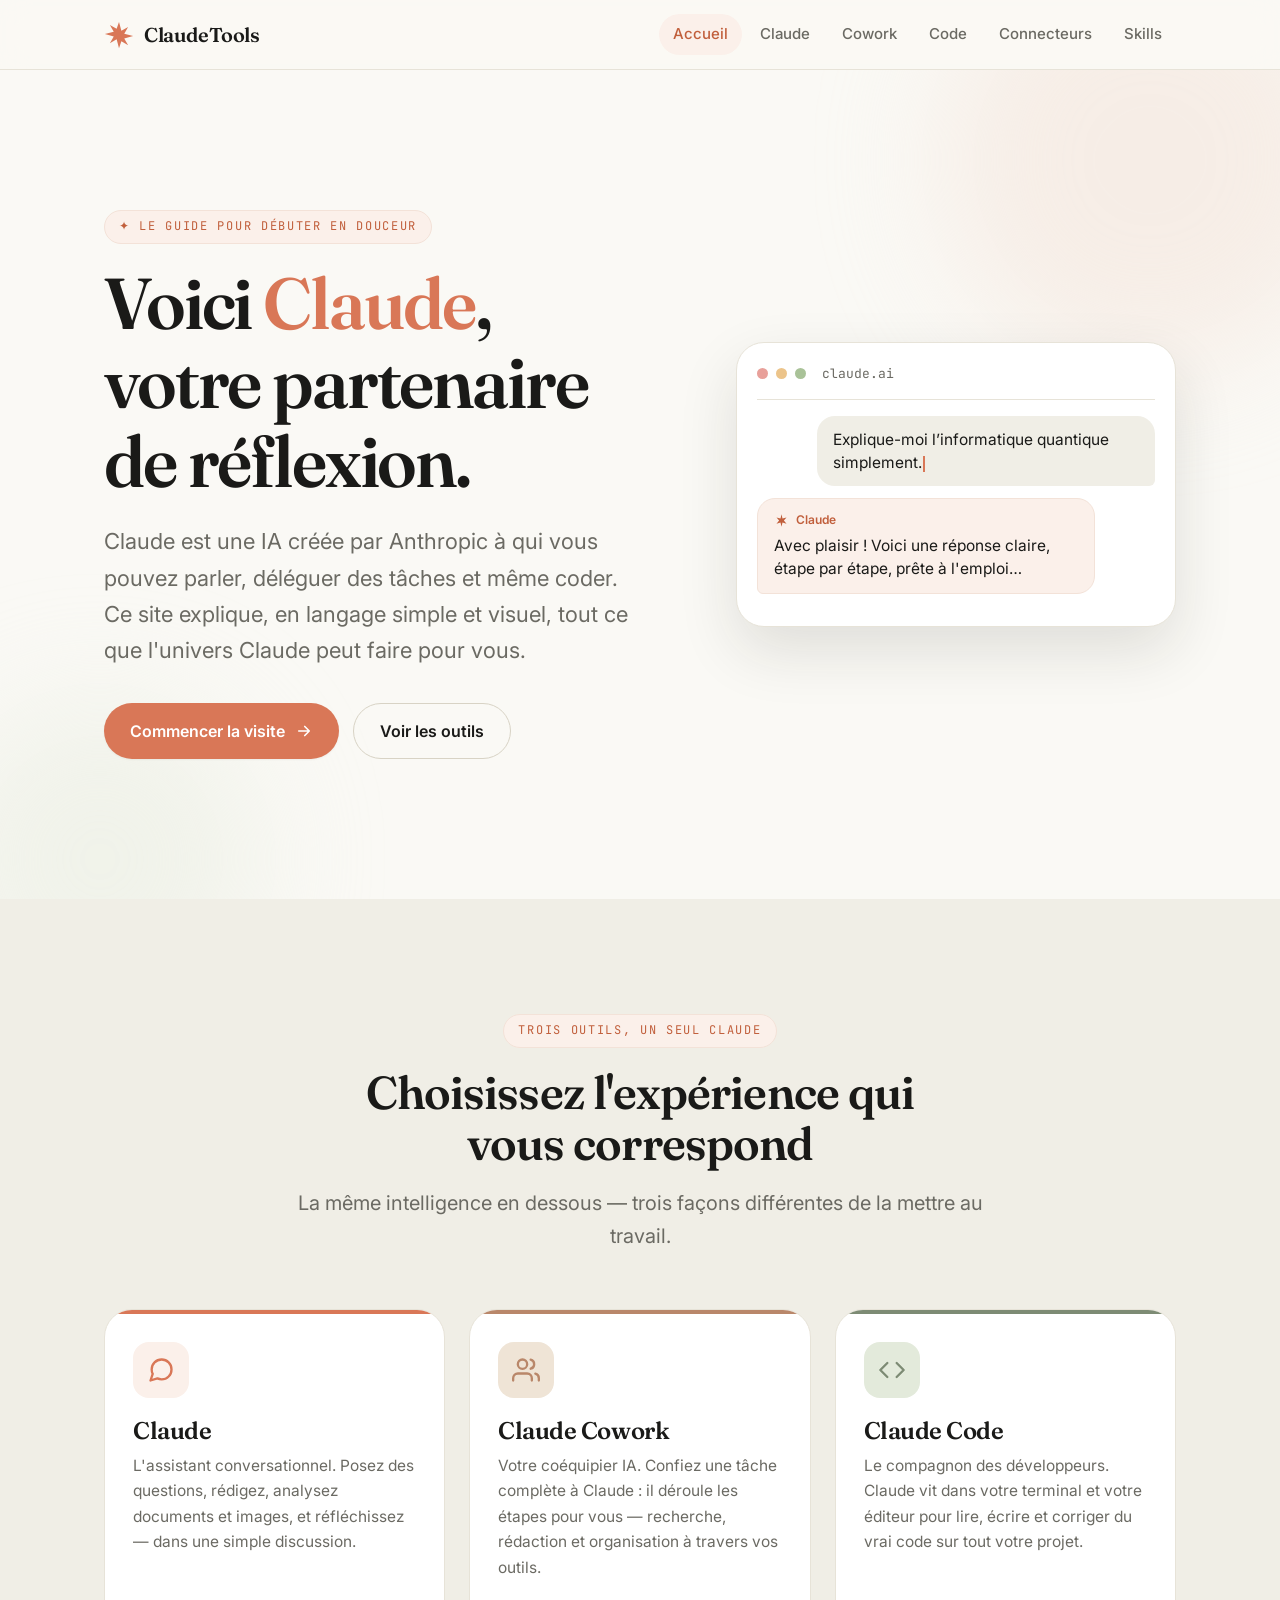
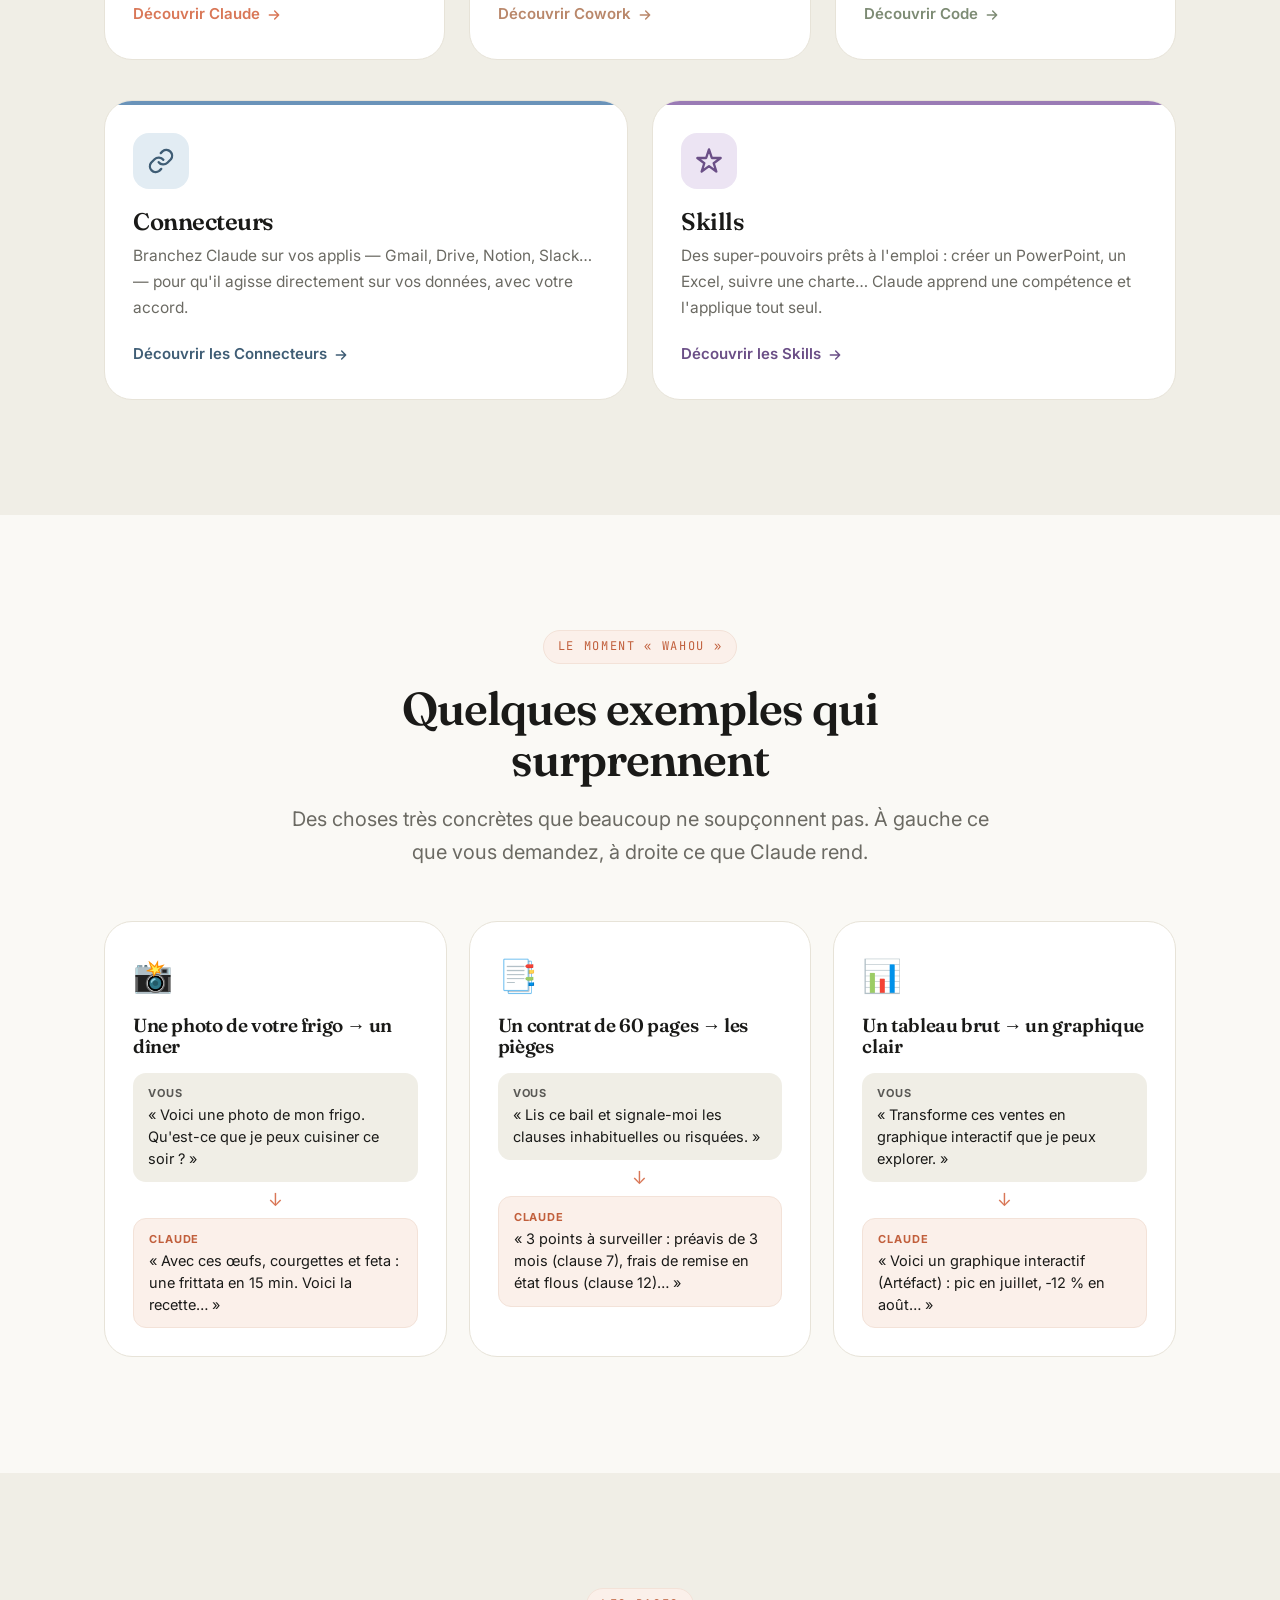
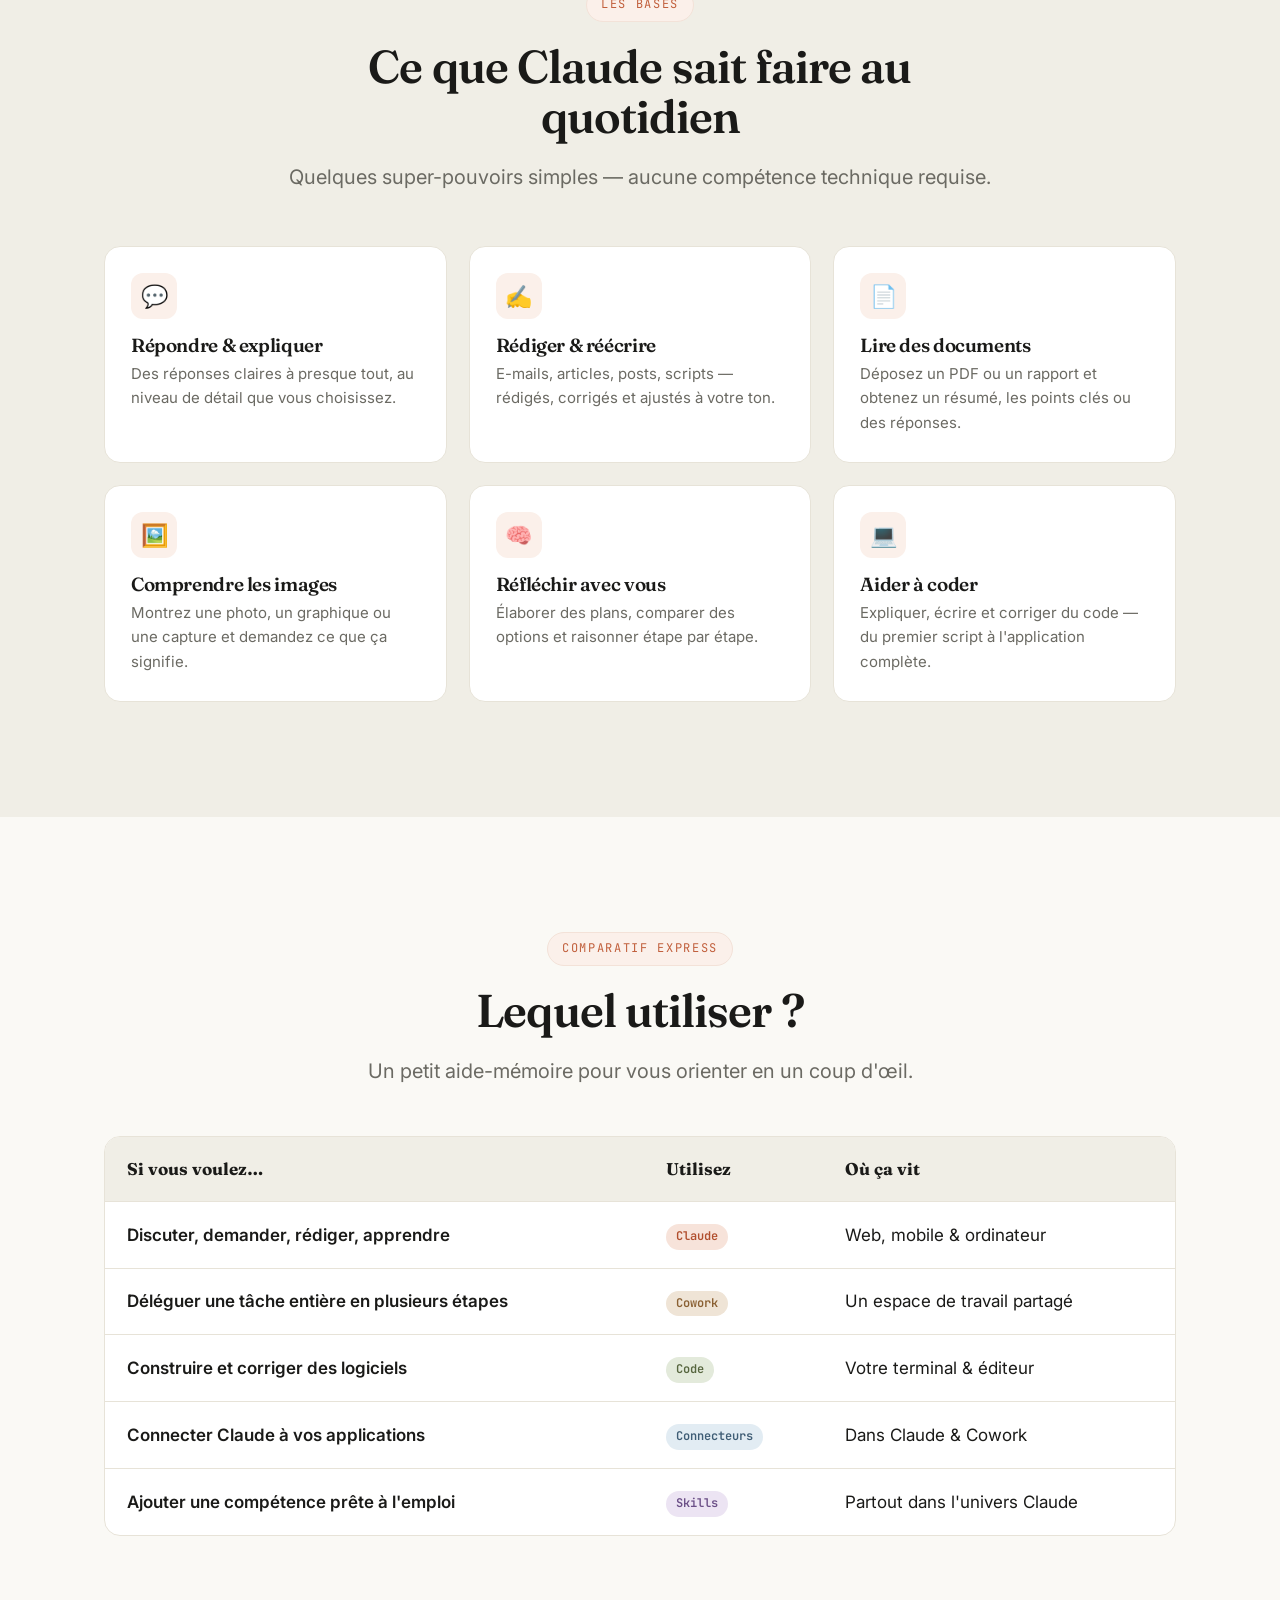
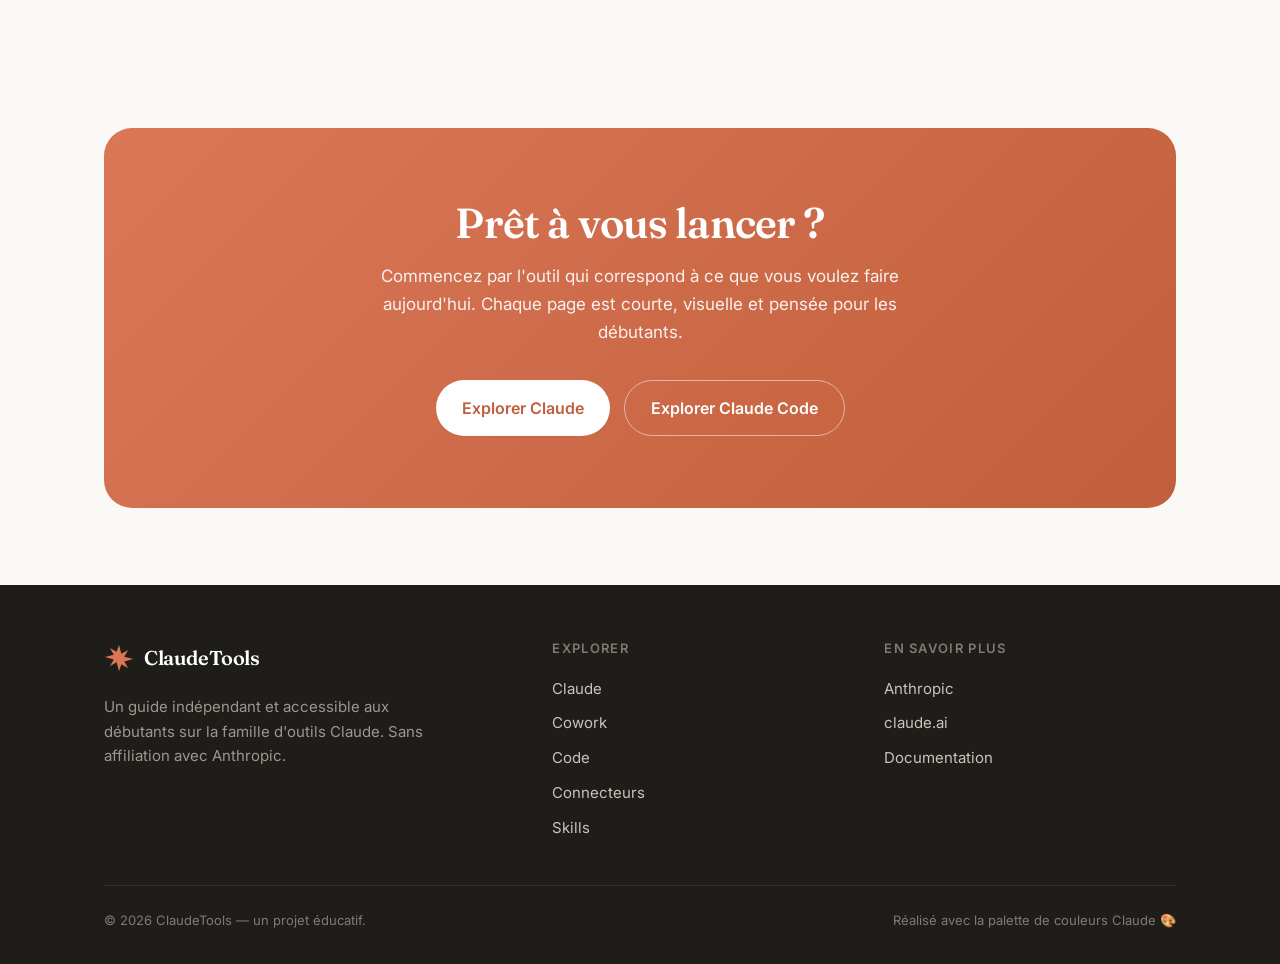
==== index.html @ e09c67a1 "First Upload" ====
<!DOCTYPE html>
<html lang="fr">
<head>
  <meta charset="UTF-8" />
  <meta name="viewport" content="width=device-width, initial-scale=1.0" />
  <title>ClaudeTools — Découvrez Claude, Cowork, Code, Connecteurs & Skills</title>
  <meta name="description" content="Un guide visuel et pour débutants de l'univers Claude : l'assistant, Cowork, Code, les Connecteurs et les Skills." />
  <link rel="preconnect" href="https://fonts.googleapis.com" />
  <link rel="preconnect" href="https://fonts.gstatic.com" crossorigin />
  <link href="https://fonts.googleapis.com/css2?family=Fraunces:opsz,wght@9..144,500;9..144,600;9..144,700&family=Inter:wght@400;500;600;700&family=JetBrains+Mono:wght@400;500&display=swap" rel="stylesheet" />
  <link rel="stylesheet" href="assets/css/style.css" />
  <link rel="icon" href="data:image/svg+xml,%3Csvg xmlns='http://www.w3.org/2000/svg' viewBox='0 0 24 24' fill='%23d97757'%3E%3Cpath d='M12 2l1.6 6.8L20 7l-4.2 5L20 17l-6.4-1.8L12 22l-1.6-6.8L4 17l4.2-5L4 7l6.4 1.8z'/%3E%3C/svg%3E" />
</head>
<body>

  <!-- ===== En-tête ===== -->
  <header class="site-header">
    <div class="container nav-inner">
      <a class="brand" href="index.html">
        <span class="brand-mark">
          <svg viewBox="0 0 24 24" fill="currentColor" aria-hidden="true"><path d="M12 1.5l1.9 7.1 5.4-3.1-3.1 5.4 7.1 1.9-7.1 1.9 3.1 5.4-5.4-3.1L12 22.5l-1.9-7.1-5.4 3.1 3.1-5.4-7.1-1.9 7.1-1.9-3.1-5.4 5.4 3.1z"/></svg>
        </span>
        ClaudeTools
      </a>
      <nav class="main-nav" id="mainNav">
        <a href="index.html">Accueil</a>
        <a href="claude.html">Claude</a>
        <a href="cowork.html">Cowork</a>
        <a href="code.html">Code</a>
        <a href="connectors.html">Connecteurs</a>
        <a href="skills.html">Skills</a>
      </nav>
      <button class="nav-toggle" id="navToggle" aria-label="Ouvrir le menu">☰</button>
    </div>
  </header>

  <main>
    <!-- ===== Hero ===== -->
    <section class="hero">
      <span class="blob blob--1"></span>
      <span class="blob blob--2"></span>
      <div class="container hero-grid">
        <div class="reveal in">
          <span class="eyebrow">✦ Le guide pour débuter en douceur</span>
          <h1>Voici <span class="accent">Claude</span>, votre partenaire de réflexion.</h1>
          <p class="hero-lede">Claude est une IA créée par Anthropic à qui vous pouvez parler, déléguer des tâches et même coder. Ce site explique, en langage simple et visuel, tout ce que l'univers Claude peut faire pour vous.</p>
          <div class="hero-actions">
            <a class="btn btn--primary" href="claude.html">Commencer la visite
              <svg viewBox="0 0 24 24" fill="none" stroke="currentColor" stroke-width="2.2" stroke-linecap="round" stroke-linejoin="round"><path d="M5 12h14M13 6l6 6-6 6"/></svg>
            </a>
            <a class="btn btn--ghost" href="#produits">Voir les outils</a>
          </div>
        </div>

        <!-- Démo de chat -->
        <div class="chat-demo reveal in" data-delay="1" aria-hidden="true">
          <div class="chat-topbar">
            <span class="chat-dot"></span><span class="chat-dot"></span><span class="chat-dot"></span>
            <span class="chat-title">claude.ai</span>
          </div>
          <div class="bubble bubble--user" id="userBubble">
            <span id="typeTarget" data-phrases='["Explique-moi l’informatique quantique simplement.","Planifie 3 jours à Lisbonne.","Résume ce rapport de 40 pages.","Aide-moi à corriger mon script Python."]'></span><span class="typing-cursor"></span>
          </div>
          <div class="bubble bubble--ai">
            <span class="who">
              <svg viewBox="0 0 24 24" fill="currentColor"><path d="M12 2l1.6 6.8L20 7l-4.2 5L20 17l-6.4-1.8L12 22l-1.6-6.8L4 17l4.2-5L4 7l6.4 1.8z"/></svg>
              Claude
            </span>
            Avec plaisir ! Voici une réponse claire, étape par étape, prête à l'emploi…
          </div>
        </div>
      </div>
    </section>

    <!-- ===== Produits ===== -->
    <section class="section section--alt" id="produits">
      <div class="container">
        <div class="center reveal">
          <span class="eyebrow">Trois outils, un seul Claude</span>
          <h2 class="section-title">Choisissez l'expérience qui vous correspond</h2>
          <p class="section-lede">La même intelligence en dessous — trois façons différentes de la mettre au travail.</p>
        </div>

        <div class="product-grid">
          <!-- Claude -->
          <a class="product-card reveal" href="claude.html" style="--card-accent:var(--claude);--card-tint:#fbf0ea;">
            <div class="product-icon">
              <svg viewBox="0 0 24 24" fill="none" stroke="currentColor" stroke-width="2" stroke-linecap="round" stroke-linejoin="round"><path d="M21 11.5a8.38 8.38 0 0 1-8.5 8.5 8.5 8.5 0 0 1-3.6-.8L3 21l1.9-5.7A8.38 8.38 0 0 1 4 11.5 8.5 8.5 0 0 1 12.5 3 8.38 8.38 0 0 1 21 11.5z"/></svg>
            </div>
            <h3>Claude</h3>
            <p>L'assistant conversationnel. Posez des questions, rédigez, analysez documents et images, et réfléchissez — dans une simple discussion.</p>
            <span class="card-link">Découvrir Claude
              <svg viewBox="0 0 24 24" fill="none" stroke="currentColor" stroke-width="2.2" stroke-linecap="round" stroke-linejoin="round"><path d="M5 12h14M13 6l6 6-6 6"/></svg>
            </span>
          </a>

          <!-- Cowork -->
          <a class="product-card reveal" data-delay="1" href="cowork.html" style="--card-accent:var(--cowork);--card-tint:#efe4d6;">
            <div class="product-icon">
              <svg viewBox="0 0 24 24" fill="none" stroke="currentColor" stroke-width="2" stroke-linecap="round" stroke-linejoin="round"><path d="M17 21v-2a4 4 0 0 0-4-4H5a4 4 0 0 0-4 4v2"/><circle cx="9" cy="7" r="4"/><path d="M23 21v-2a4 4 0 0 0-3-3.87M16 3.13a4 4 0 0 1 0 7.75"/></svg>
            </div>
            <h3>Claude Cowork</h3>
            <p>Votre coéquipier IA. Confiez une tâche complète à Claude : il déroule les étapes pour vous — recherche, rédaction et organisation à travers vos outils.</p>
            <span class="card-link">Découvrir Cowork
              <svg viewBox="0 0 24 24" fill="none" stroke="currentColor" stroke-width="2.2" stroke-linecap="round" stroke-linejoin="round"><path d="M5 12h14M13 6l6 6-6 6"/></svg>
            </span>
          </a>

          <!-- Code -->
          <a class="product-card reveal" data-delay="2" href="code.html" style="--card-accent:var(--code);--card-tint:#e3eadb;">
            <div class="product-icon">
              <svg viewBox="0 0 24 24" fill="none" stroke="currentColor" stroke-width="2" stroke-linecap="round" stroke-linejoin="round"><polyline points="16 18 22 12 16 6"/><polyline points="8 6 2 12 8 18"/></svg>
            </div>
            <h3>Claude Code</h3>
            <p>Le compagnon des développeurs. Claude vit dans votre terminal et votre éditeur pour lire, écrire et corriger du vrai code sur tout votre projet.</p>
            <span class="card-link">Découvrir Code
              <svg viewBox="0 0 24 24" fill="none" stroke="currentColor" stroke-width="2.2" stroke-linecap="round" stroke-linejoin="round"><path d="M5 12h14M13 6l6 6-6 6"/></svg>
            </span>
          </a>
        </div>

        <!-- Et aussi : Connecteurs + Skills -->
        <div class="duo-grid">
          <a class="product-card reveal" href="connectors.html" style="--card-accent:#6a93b9;--card-tint:#e2ecf3;">
            <div class="product-icon" style="background:#e2ecf3;color:#3f5d75;">
              <svg viewBox="0 0 24 24" fill="none" stroke="currentColor" stroke-width="2" stroke-linecap="round" stroke-linejoin="round"><path d="M10 13a5 5 0 0 0 7.5.5l3-3a5 5 0 0 0-7-7l-1.7 1.7"/><path d="M14 11a5 5 0 0 0-7.5-.5l-3 3a5 5 0 0 0 7 7l1.7-1.7"/></svg>
            </div>
            <h3>Connecteurs</h3>
            <p>Branchez Claude sur vos applis — Gmail, Drive, Notion, Slack… — pour qu'il agisse directement sur vos données, avec votre accord.</p>
            <span class="card-link" style="color:#3f5d75;">Découvrir les Connecteurs
              <svg viewBox="0 0 24 24" fill="none" stroke="currentColor" stroke-width="2.2" stroke-linecap="round" stroke-linejoin="round"><path d="M5 12h14M13 6l6 6-6 6"/></svg>
            </span>
          </a>

          <a class="product-card reveal" data-delay="1" href="skills.html" style="--card-accent:#9a7bb5;--card-tint:#ece4f3;">
            <div class="product-icon" style="background:#ece4f3;color:#6b4f87;">
              <svg viewBox="0 0 24 24" fill="none" stroke="currentColor" stroke-width="2" stroke-linecap="round" stroke-linejoin="round"><path d="M12 2l2.4 7.4H22l-6 4.5 2.3 7.1-6.3-4.6L5.7 21l2.3-7.1-6-4.5h7.6z"/></svg>
            </div>
            <h3>Skills</h3>
            <p>Des super-pouvoirs prêts à l'emploi : créer un PowerPoint, un Excel, suivre une charte… Claude apprend une compétence et l'applique tout seul.</p>
            <span class="card-link" style="color:#6b4f87;">Découvrir les Skills
              <svg viewBox="0 0 24 24" fill="none" stroke="currentColor" stroke-width="2.2" stroke-linecap="round" stroke-linejoin="round"><path d="M5 12h14M13 6l6 6-6 6"/></svg>
            </span>
          </a>
        </div>
      </div>
    </section>

    <!-- ===== Le moment wahou ===== -->
    <section class="section">
      <div class="container">
        <div class="center reveal">
          <span class="eyebrow">Le moment « wahou »</span>
          <h2 class="section-title">Quelques exemples qui surprennent</h2>
          <p class="section-lede">Des choses très concrètes que beaucoup ne soupçonnent pas. À gauche ce que vous demandez, à droite ce que Claude rend.</p>
        </div>
        <div class="wow-grid">
          <div class="wow-card reveal">
            <div class="wow-emoji">📸</div>
            <h3>Une photo de votre frigo → un dîner</h3>
            <div class="wow-io">
              <div class="wow-in"><b>Vous</b>« Voici une photo de mon frigo. Qu'est-ce que je peux cuisiner ce soir ? »</div>
              <div class="wow-arrow">↓</div>
              <div class="wow-out"><b>Claude</b>« Avec ces œufs, courgettes et feta : une frittata en 15 min. Voici la recette… »</div>
            </div>
          </div>

          <div class="wow-card reveal" data-delay="1">
            <div class="wow-emoji">📑</div>
            <h3>Un contrat de 60 pages → les pièges</h3>
            <div class="wow-io">
              <div class="wow-in"><b>Vous</b>« Lis ce bail et signale-moi les clauses inhabituelles ou risquées. »</div>
              <div class="wow-arrow">↓</div>
              <div class="wow-out"><b>Claude</b>« 3 points à surveiller : préavis de 3 mois (clause 7), frais de remise en état flous (clause 12)… »</div>
            </div>
          </div>

          <div class="wow-card reveal" data-delay="2">
            <div class="wow-emoji">📊</div>
            <h3>Un tableau brut → un graphique clair</h3>
            <div class="wow-io">
              <div class="wow-in"><b>Vous</b>« Transforme ces ventes en graphique interactif que je peux explorer. »</div>
              <div class="wow-arrow">↓</div>
              <div class="wow-out"><b>Claude</b>« Voici un graphique interactif (Artéfact) : pic en juillet, ‑12 % en août… »</div>
            </div>
          </div>
        </div>
      </div>
    </section>

    <!-- ===== Ce que Claude sait faire ===== -->
    <section class="section section--alt">
      <div class="container">
        <div class="center reveal">
          <span class="eyebrow">Les bases</span>
          <h2 class="section-title">Ce que Claude sait faire au quotidien</h2>
          <p class="section-lede">Quelques super-pouvoirs simples — aucune compétence technique requise.</p>
        </div>
        <div class="feature-grid">
          <div class="feature reveal">
            <div class="feature-ico">💬</div>
            <h3>Répondre & expliquer</h3>
            <p>Des réponses claires à presque tout, au niveau de détail que vous choisissez.</p>
          </div>
          <div class="feature reveal" data-delay="1">
            <div class="feature-ico">✍️</div>
            <h3>Rédiger & réécrire</h3>
            <p>E-mails, articles, posts, scripts — rédigés, corrigés et ajustés à votre ton.</p>
          </div>
          <div class="feature reveal" data-delay="2">
            <div class="feature-ico">📄</div>
            <h3>Lire des documents</h3>
            <p>Déposez un PDF ou un rapport et obtenez un résumé, les points clés ou des réponses.</p>
          </div>
          <div class="feature reveal">
            <div class="feature-ico">🖼️</div>
            <h3>Comprendre les images</h3>
            <p>Montrez une photo, un graphique ou une capture et demandez ce que ça signifie.</p>
          </div>
          <div class="feature reveal" data-delay="1">
            <div class="feature-ico">🧠</div>
            <h3>Réfléchir avec vous</h3>
            <p>Élaborer des plans, comparer des options et raisonner étape par étape.</p>
          </div>
          <div class="feature reveal" data-delay="2">
            <div class="feature-ico">💻</div>
            <h3>Aider à coder</h3>
            <p>Expliquer, écrire et corriger du code — du premier script à l'application complète.</p>
          </div>
        </div>
      </div>
    </section>

    <!-- ===== Comparatif ===== -->
    <section class="section">
      <div class="container">
        <div class="center reveal">
          <span class="eyebrow">Comparatif express</span>
          <h2 class="section-title">Lequel utiliser ?</h2>
          <p class="section-lede">Un petit aide-mémoire pour vous orienter en un coup d'œil.</p>
        </div>
        <div class="compare-wrap reveal">
          <table class="compare">
            <thead>
              <tr>
                <th>Si vous voulez…</th>
                <th>Utilisez</th>
                <th>Où ça vit</th>
              </tr>
            </thead>
            <tbody>
              <tr>
                <td>Discuter, demander, rédiger, apprendre</td>
                <td><span class="tag tag--claude">Claude</span></td>
                <td>Web, mobile & ordinateur</td>
              </tr>
              <tr>
                <td>Déléguer une tâche entière en plusieurs étapes</td>
                <td><span class="tag tag--cowork">Cowork</span></td>
                <td>Un espace de travail partagé</td>
              </tr>
              <tr>
                <td>Construire et corriger des logiciels</td>
                <td><span class="tag tag--code">Code</span></td>
                <td>Votre terminal & éditeur</td>
              </tr>
              <tr>
                <td>Connecter Claude à vos applications</td>
                <td><span class="tag" style="background:#e2ecf3;color:#3f5d75;">Connecteurs</span></td>
                <td>Dans Claude & Cowork</td>
              </tr>
              <tr>
                <td>Ajouter une compétence prête à l'emploi</td>
                <td><span class="tag" style="background:#ece4f3;color:#6b4f87;">Skills</span></td>
                <td>Partout dans l'univers Claude</td>
              </tr>
            </tbody>
          </table>
        </div>
      </div>
    </section>

    <!-- ===== CTA ===== -->
    <section class="section section--tight">
      <div class="container">
        <div class="cta-band reveal">
          <h2>Prêt à vous lancer ?</h2>
          <p>Commencez par l'outil qui correspond à ce que vous voulez faire aujourd'hui. Chaque page est courte, visuelle et pensée pour les débutants.</p>
          <div class="hero-actions" style="justify-content:center;">
            <a class="btn btn--primary" href="claude.html">Explorer Claude</a>
            <a class="btn btn--ghost" href="code.html">Explorer Claude Code</a>
          </div>
        </div>
      </div>
    </section>
  </main>

  <!-- ===== Pied de page ===== -->
  <footer class="site-footer">
    <div class="container">
      <div class="footer-grid">
        <div class="footer-brand">
          <span class="brand">
            <span class="brand-mark" style="animation:none;">
              <svg viewBox="0 0 24 24" fill="currentColor"><path d="M12 1.5l1.9 7.1 5.4-3.1-3.1 5.4 7.1 1.9-7.1 1.9 3.1 5.4-5.4-3.1L12 22.5l-1.9-7.1-5.4 3.1 3.1-5.4-7.1-1.9 7.1-1.9-3.1-5.4 5.4 3.1z"/></svg>
            </span>
            ClaudeTools
          </span>
          <p>Un guide indépendant et accessible aux débutants sur la famille d'outils Claude. Sans affiliation avec Anthropic.</p>
        </div>
        <div class="footer-col">
          <h4>Explorer</h4>
          <a href="claude.html">Claude</a>
          <a href="cowork.html">Cowork</a>
          <a href="code.html">Code</a>
          <a href="connectors.html">Connecteurs</a>
          <a href="skills.html">Skills</a>
        </div>
        <div class="footer-col">
          <h4>En savoir plus</h4>
          <a href="https://www.anthropic.com" target="_blank" rel="noopener">Anthropic</a>
          <a href="https://claude.ai" target="_blank" rel="noopener">claude.ai</a>
          <a href="https://docs.anthropic.com" target="_blank" rel="noopener">Documentation</a>
        </div>
      </div>
      <div class="footer-bottom">
        <span>© <span id="year">2026</span> ClaudeTools — un projet éducatif.</span>
        <span>Réalisé avec la palette de couleurs Claude 🎨</span>
      </div>
    </div>
  </footer>

  <script src="assets/js/script.js"></script>
</body>
</html>
---- assets/css/style.css ----
/* =========================================================
   ClaudeTools — Design System
   A warm, Claude-inspired theme. Visual-first, beginner-friendly.
   ========================================================= */

/* ---------- Design tokens ---------- */
:root {
  /* Surfaces */
  --bg: #faf9f5;
  --bg-alt: #f0eee6;
  --bg-deep: #1f1d1a;
  --surface: #ffffff;
  --surface-soft: #f7f4ec;

  /* Text */
  --text: #1a1a18;
  --text-muted: #6b6a63;
  --text-invert: #faf9f5;

  /* Brand — Claude clay/coral */
  --accent: #d97757;
  --accent-dark: #c15f3c;
  --accent-soft: #f3e2d8;
  --accent-tint: #fbf0ea;

  /* Secondary accents for product theming */
  --claude: #d97757;   /* coral */
  --cowork: #b9876a;   /* warm taupe-gold */
  --code: #7d8b74;     /* sage / terminal green-grey */

  /* Lines */
  --border: #e7e3d8;
  --border-strong: #d8d3c5;

  /* Shape */
  --radius: 16px;
  --radius-lg: 28px;
  --radius-sm: 10px;

  /* Shadow */
  --shadow-sm: 0 1px 2px rgba(31, 29, 26, 0.05);
  --shadow: 0 8px 30px rgba(31, 29, 26, 0.08);
  --shadow-lg: 0 24px 60px rgba(31, 29, 26, 0.12);

  /* Type */
  --font-display: "Fraunces", Georgia, "Times New Roman", serif;
  --font-body: "Inter", -apple-system, BlinkMacSystemFont, "Segoe UI", Roboto, sans-serif;
  --font-mono: "JetBrains Mono", "SFMono-Regular", Consolas, "Liberation Mono", monospace;

  /* Layout */
  --container: 1120px;
  --header-h: 70px;
}

/* ---------- Reset ---------- */
*,
*::before,
*::after { box-sizing: border-box; }

* { margin: 0; }

html {
  scroll-behavior: smooth;
  scroll-padding-top: calc(var(--header-h) + 20px);
  -webkit-text-size-adjust: 100%;
}

body {
  font-family: var(--font-body);
  background: var(--bg);
  color: var(--text);
  line-height: 1.65;
  font-size: 17px;
  -webkit-font-smoothing: antialiased;
  text-rendering: optimizeLegibility;
  overflow-x: hidden;
}

img,
svg { display: block; max-width: 100%; }

a { color: inherit; text-decoration: none; }

button { font-family: inherit; cursor: pointer; border: none; background: none; }

ul { list-style: none; padding: 0; }

h1, h2, h3, h4 {
  font-family: var(--font-display);
  font-weight: 600;
  line-height: 1.1;
  letter-spacing: -0.02em;
}

/* ---------- Layout helpers ---------- */
.container {
  width: 100%;
  max-width: var(--container);
  margin-inline: auto;
  padding-inline: 24px;
}

.section { padding-block: clamp(64px, 9vw, 120px); }
.section--tight { padding-block: clamp(48px, 6vw, 80px); }
.section--alt { background: var(--bg-alt); }
.section--deep { background: var(--bg-deep); color: var(--text-invert); }

.center { text-align: center; }

.eyebrow {
  display: inline-flex;
  align-items: center;
  gap: 8px;
  font-family: var(--font-mono);
  font-size: 12px;
  letter-spacing: 0.14em;
  text-transform: uppercase;
  color: var(--accent-dark);
  background: var(--accent-tint);
  border: 1px solid var(--accent-soft);
  padding: 6px 14px;
  border-radius: 100px;
  margin-bottom: 20px;
}

.section--deep .eyebrow {
  background: rgba(217, 119, 87, 0.14);
  border-color: rgba(217, 119, 87, 0.3);
  color: #f0b59c;
}

.section-title {
  font-size: clamp(30px, 4.5vw, 46px);
  max-width: 18ch;
}
.center .section-title { margin-inline: auto; }

.section-lede {
  color: var(--text-muted);
  font-size: clamp(17px, 2vw, 20px);
  max-width: 56ch;
  margin-top: 18px;
}
.center .section-lede { margin-inline: auto; }

.section--deep .section-lede { color: #cfccc2; }

/* ---------- Buttons ---------- */
.btn {
  display: inline-flex;
  align-items: center;
  gap: 10px;
  font-weight: 600;
  font-size: 16px;
  padding: 14px 26px;
  border-radius: 100px;
  transition: transform 0.18s ease, box-shadow 0.18s ease, background 0.18s ease;
  white-space: nowrap;
}
.btn svg { width: 18px; height: 18px; }

.btn--primary {
  background: var(--accent);
  color: #fff;
  box-shadow: var(--shadow-sm);
}
.btn--primary:hover {
  background: var(--accent-dark);
  transform: translateY(-2px);
  box-shadow: var(--shadow);
}

.btn--ghost {
  background: transparent;
  color: var(--text);
  border: 1.5px solid var(--border-strong);
}
.btn--ghost:hover { border-color: var(--text); transform: translateY(-2px); }

.section--deep .btn--ghost { color: var(--text-invert); border-color: rgba(255,255,255,0.25); }
.section--deep .btn--ghost:hover { border-color: #fff; }

/* ---------- Header / Nav ---------- */
.site-header {
  position: sticky;
  top: 0;
  z-index: 100;
  height: var(--header-h);
  background: rgba(250, 249, 245, 0.82);
  backdrop-filter: saturate(180%) blur(14px);
  border-bottom: 1px solid var(--border);
}

.nav-inner {
  height: 100%;
  display: flex;
  align-items: center;
  justify-content: space-between;
  gap: 24px;
}

.brand {
  display: inline-flex;
  align-items: center;
  gap: 10px;
  font-family: var(--font-display);
  font-weight: 600;
  font-size: 20px;
  letter-spacing: -0.02em;
}
.brand-mark {
  display: grid;
  place-items: center;
  width: 30px;
  height: 30px;
  color: var(--accent);
  animation: spin 18s linear infinite;
}
.brand-mark svg { width: 100%; height: 100%; }

@keyframes spin { to { transform: rotate(360deg); } }

.main-nav {
  display: flex;
  align-items: center;
  gap: 4px;
}
.main-nav a {
  position: relative;
  padding: 8px 14px;
  border-radius: 100px;
  font-weight: 500;
  font-size: 15px;
  color: var(--text-muted);
  transition: color 0.15s ease, background 0.15s ease;
}
.main-nav a:hover { color: var(--text); background: var(--bg-alt); }
.main-nav a.active { color: var(--accent-dark); background: var(--accent-tint); }

.nav-toggle {
  display: none;
  font-size: 22px;
  width: 42px;
  height: 42px;
  border-radius: 10px;
  color: var(--text);
}
.nav-toggle:hover { background: var(--bg-alt); }

/* ---------- Hero ---------- */
.hero {
  position: relative;
  padding-block: clamp(70px, 11vw, 140px);
  overflow: hidden;
}
.hero-grid {
  display: grid;
  grid-template-columns: 1.05fr 0.95fr;
  gap: 56px;
  align-items: center;
}
.hero h1 {
  font-size: clamp(40px, 6.5vw, 72px);
  letter-spacing: -0.03em;
}
.hero h1 .accent { color: var(--accent); }
.hero-lede {
  margin-top: 22px;
  font-size: clamp(18px, 2.2vw, 22px);
  color: var(--text-muted);
  max-width: 48ch;
}
.hero-actions {
  margin-top: 34px;
  display: flex;
  flex-wrap: wrap;
  gap: 14px;
}

/* floating background blobs */
.blob {
  position: absolute;
  border-radius: 50%;
  filter: blur(60px);
  opacity: 0.5;
  z-index: -1;
  pointer-events: none;
}
.blob--1 { width: 420px; height: 420px; background: var(--accent-soft); top: -120px; right: -80px; }
.blob--2 { width: 320px; height: 320px; background: #e7ecdf; bottom: -120px; left: -60px; }

/* ---------- Chat demo (hero visual) ---------- */
.chat-demo {
  background: var(--surface);
  border: 1px solid var(--border);
  border-radius: var(--radius-lg);
  box-shadow: var(--shadow-lg);
  padding: 20px;
  max-width: 440px;
  margin-left: auto;
}
.chat-topbar {
  display: flex;
  align-items: center;
  gap: 8px;
  padding-bottom: 14px;
  border-bottom: 1px solid var(--border);
  margin-bottom: 16px;
}
.chat-dot { width: 11px; height: 11px; border-radius: 50%; background: var(--border-strong); }
.chat-dot:nth-child(1) { background: #e8a09a; }
.chat-dot:nth-child(2) { background: #ecc48a; }
.chat-dot:nth-child(3) { background: #a9c298; }
.chat-title {
  margin-left: 8px;
  font-size: 13px;
  color: var(--text-muted);
  font-family: var(--font-mono);
}
.bubble {
  padding: 12px 16px;
  border-radius: 18px;
  margin-bottom: 12px;
  font-size: 15.5px;
  max-width: 85%;
  line-height: 1.5;
}
.bubble--user {
  background: var(--bg-alt);
  margin-left: auto;
  border-bottom-right-radius: 6px;
}
.bubble--ai {
  background: var(--accent-tint);
  border: 1px solid var(--accent-soft);
  border-bottom-left-radius: 6px;
}
.bubble--ai .who {
  display: flex;
  align-items: center;
  gap: 7px;
  font-size: 12px;
  font-weight: 600;
  color: var(--accent-dark);
  margin-bottom: 5px;
}
.bubble--ai .who svg { width: 15px; height: 15px; }
.typing-cursor {
  display: inline-block;
  width: 2px;
  height: 1.05em;
  background: var(--accent);
  margin-left: 1px;
  vertical-align: text-bottom;
  animation: blink 1s steps(1) infinite;
}
@keyframes blink { 50% { opacity: 0; } }

/* ---------- Product cards ---------- */
.product-grid {
  display: grid;
  grid-template-columns: repeat(3, 1fr);
  gap: 24px;
  margin-top: 56px;
}
.product-card {
  position: relative;
  display: flex;
  flex-direction: column;
  background: var(--surface);
  border: 1px solid var(--border);
  border-radius: var(--radius-lg);
  padding: 32px 28px;
  overflow: hidden;
  transition: transform 0.22s ease, box-shadow 0.22s ease, border-color 0.22s ease;
}
.product-card::before {
  content: "";
  position: absolute;
  inset: 0 0 auto 0;
  height: 4px;
  background: var(--card-accent, var(--accent));
}
.product-card:hover {
  transform: translateY(-6px);
  box-shadow: var(--shadow);
  border-color: var(--border-strong);
}
.product-icon {
  display: grid;
  place-items: center;
  width: 56px;
  height: 56px;
  border-radius: 16px;
  background: var(--card-tint, var(--accent-tint));
  color: var(--card-accent, var(--accent));
  margin-bottom: 20px;
}
.product-icon svg { width: 28px; height: 28px; }
.product-card h3 { font-size: 24px; margin-bottom: 8px; }
.product-card p { color: var(--text-muted); font-size: 15.5px; flex: 1; }
.product-card .card-link {
  display: inline-flex;
  align-items: center;
  gap: 6px;
  margin-top: 22px;
  font-weight: 600;
  color: var(--card-accent, var(--accent-dark));
  font-size: 15px;
}
.product-card .card-link svg { width: 16px; height: 16px; transition: transform 0.18s ease; }
.product-card:hover .card-link svg { transform: translateX(4px); }

/* ---------- Feature grid ---------- */
.feature-grid {
  display: grid;
  grid-template-columns: repeat(auto-fit, minmax(260px, 1fr));
  gap: 22px;
  margin-top: 52px;
}
.feature {
  background: var(--surface);
  border: 1px solid var(--border);
  border-radius: var(--radius);
  padding: 26px;
  transition: transform 0.2s ease, box-shadow 0.2s ease;
}
.feature:hover { transform: translateY(-4px); box-shadow: var(--shadow-sm); }
.feature-ico {
  display: grid;
  place-items: center;
  width: 46px;
  height: 46px;
  border-radius: 12px;
  background: var(--accent-tint);
  color: var(--accent-dark);
  margin-bottom: 16px;
  font-size: 22px;
}
.feature-ico svg { width: 24px; height: 24px; }
.feature h3 { font-size: 19px; margin-bottom: 6px; }
.feature p { color: var(--text-muted); font-size: 15px; }

/* ---------- Steps ---------- */
.steps {
  display: grid;
  grid-template-columns: repeat(auto-fit, minmax(220px, 1fr));
  gap: 24px;
  margin-top: 52px;
  counter-reset: step;
}
.step {
  position: relative;
  background: var(--surface);
  border: 1px solid var(--border);
  border-radius: var(--radius);
  padding: 30px 26px 26px;
}
.step::before {
  counter-increment: step;
  content: counter(step);
  position: absolute;
  top: -18px;
  left: 26px;
  width: 40px;
  height: 40px;
  display: grid;
  place-items: center;
  border-radius: 12px;
  background: var(--accent);
  color: #fff;
  font-family: var(--font-display);
  font-weight: 600;
  font-size: 19px;
  box-shadow: var(--shadow-sm);
}
.step h3 { font-size: 19px; margin: 10px 0 6px; }
.step p { color: var(--text-muted); font-size: 15px; }

/* ---------- Tabs ---------- */
.tabs { margin-top: 48px; }
.tab-list {
  display: flex;
  flex-wrap: wrap;
  gap: 8px;
  justify-content: center;
  margin-bottom: 32px;
}
.tab-btn {
  padding: 10px 20px;
  border-radius: 100px;
  font-weight: 600;
  font-size: 15px;
  color: var(--text-muted);
  border: 1.5px solid var(--border-strong);
  background: var(--surface);
  transition: all 0.16s ease;
}
.tab-btn:hover { color: var(--text); }
.tab-btn.active {
  background: var(--accent);
  color: #fff;
  border-color: var(--accent);
}
.tab-panel {
  display: none;
  animation: fadeUp 0.4s ease;
}
.tab-panel.active { display: block; }

.tab-card {
  display: grid;
  grid-template-columns: 1fr 1fr;
  gap: 40px;
  align-items: center;
  background: var(--surface);
  border: 1px solid var(--border);
  border-radius: var(--radius-lg);
  padding: 40px;
}
.tab-card h3 { font-size: 26px; margin-bottom: 12px; }
.tab-card p { color: var(--text-muted); margin-bottom: 18px; }
.tab-card ul.check li {
  position: relative;
  padding-left: 30px;
  margin-bottom: 12px;
  color: var(--text);
}
.tab-card ul.check li::before {
  content: "";
  position: absolute;
  left: 0;
  top: 3px;
  width: 20px;
  height: 20px;
  border-radius: 50%;
  background: var(--accent-tint) url("data:image/svg+xml,%3Csvg xmlns='http://www.w3.org/2000/svg' viewBox='0 0 24 24' fill='none' stroke='%23c15f3c' stroke-width='3' stroke-linecap='round' stroke-linejoin='round'%3E%3Cpolyline points='20 6 9 17 4 12'/%3E%3C/svg%3E") center/12px no-repeat;
}

/* visual panel inside tab */
.tab-visual {
  border-radius: var(--radius);
  padding: 28px;
  min-height: 240px;
  display: flex;
  flex-direction: column;
  justify-content: center;
  gap: 12px;
  background: var(--surface-soft);
  border: 1px solid var(--border);
}

/* ---------- Terminal mock (Code page) ---------- */
.terminal {
  background: #16140f;
  border-radius: var(--radius);
  box-shadow: var(--shadow-lg);
  overflow: hidden;
  font-family: var(--font-mono);
  font-size: 14px;
  border: 1px solid #2a2620;
}
.terminal-bar {
  display: flex;
  align-items: center;
  gap: 8px;
  padding: 12px 16px;
  background: #201d17;
  border-bottom: 1px solid #2a2620;
}
.terminal-bar .chat-title { color: #8a847a; }
.terminal-body {
  padding: 22px;
  color: #e8e2d6;
  line-height: 1.8;
  min-height: 260px;
}
.terminal-body .line { white-space: pre-wrap; word-break: break-word; }
.t-prompt { color: var(--accent); }
.t-cmd { color: #f3ecdd; }
.t-muted { color: #8a847a; }
.t-ok { color: #a9c298; }
.t-accent { color: #e7a07f; }
.terminal-cursor {
  display: inline-block;
  width: 9px;
  height: 1.05em;
  background: var(--accent);
  vertical-align: text-bottom;
  animation: blink 1.1s steps(1) infinite;
}

/* ---------- Comparison table ---------- */
.compare-wrap { margin-top: 48px; overflow-x: auto; }
.compare {
  width: 100%;
  border-collapse: separate;
  border-spacing: 0;
  min-width: 640px;
  background: var(--surface);
  border: 1px solid var(--border);
  border-radius: var(--radius);
  overflow: hidden;
}
.compare th, .compare td {
  padding: 18px 22px;
  text-align: left;
  border-bottom: 1px solid var(--border);
}
.compare thead th {
  background: var(--bg-alt);
  font-family: var(--font-display);
  font-size: 17px;
}
.compare tbody tr:last-child td { border-bottom: none; }
.compare td:first-child { font-weight: 600; }
.compare .tag {
  display: inline-block;
  padding: 3px 10px;
  border-radius: 100px;
  font-size: 12px;
  font-weight: 600;
  font-family: var(--font-mono);
}
.tag--claude { background: #f7e3da; color: #b14f2e; }
.tag--cowork { background: #efe4d6; color: #8a6033; }
.tag--code { background: #e3eadb; color: #57663f; }

/* ---------- FAQ accordion ---------- */
.faq { max-width: 760px; margin: 48px auto 0; }
.faq-item {
  border: 1px solid var(--border);
  border-radius: var(--radius);
  background: var(--surface);
  margin-bottom: 14px;
  overflow: hidden;
}
.faq-q {
  width: 100%;
  display: flex;
  align-items: center;
  justify-content: space-between;
  gap: 16px;
  padding: 20px 24px;
  text-align: left;
  font-family: var(--font-display);
  font-size: 18px;
  font-weight: 600;
  color: var(--text);
}
.faq-q .plus {
  flex-shrink: 0;
  width: 26px;
  height: 26px;
  position: relative;
  transition: transform 0.25s ease;
}
.faq-q .plus::before,
.faq-q .plus::after {
  content: "";
  position: absolute;
  inset: 0;
  margin: auto;
  background: var(--accent);
  border-radius: 2px;
}
.faq-q .plus::before { width: 14px; height: 2.5px; }
.faq-q .plus::after { width: 2.5px; height: 14px; }
.faq-item.open .plus { transform: rotate(135deg); }
.faq-a {
  max-height: 0;
  overflow: hidden;
  transition: max-height 0.3s ease;
}
.faq-a-inner { padding: 0 24px 22px; color: var(--text-muted); }

/* ---------- CTA band ---------- */
.cta-band {
  background: linear-gradient(135deg, var(--accent) 0%, var(--accent-dark) 100%);
  border-radius: var(--radius-lg);
  padding: clamp(40px, 6vw, 72px);
  text-align: center;
  color: #fff;
  position: relative;
  overflow: hidden;
}
.cta-band h2 { font-size: clamp(28px, 4vw, 42px); color: #fff; }
.cta-band p { margin: 16px auto 28px; max-width: 50ch; color: rgba(255,255,255,0.9); }
.cta-band .btn--primary { background: #fff; color: var(--accent-dark); }
.cta-band .btn--primary:hover { background: #fff; }
.cta-band .btn--ghost { color:#fff; border-color: rgba(255,255,255,0.5); }

/* ---------- Footer ---------- */
.site-footer {
  background: var(--bg-deep);
  color: #c9c4ba;
  padding-block: 56px 32px;
}
.footer-grid {
  display: grid;
  grid-template-columns: 1.4fr 1fr 1fr;
  gap: 40px;
  margin-bottom: 40px;
}
.footer-brand .brand { color: #fff; }
.footer-brand p { margin-top: 14px; max-width: 36ch; font-size: 15px; color: #9c978d; }
.footer-col h4 {
  font-family: var(--font-body);
  font-size: 13px;
  text-transform: uppercase;
  letter-spacing: 0.1em;
  color: #807b71;
  margin-bottom: 16px;
}
.footer-col a {
  display: block;
  padding: 5px 0;
  color: #c9c4ba;
  font-size: 15px;
  transition: color 0.15s ease;
}
.footer-col a:hover { color: var(--accent); }
.footer-bottom {
  border-top: 1px solid #322e28;
  padding-top: 24px;
  display: flex;
  flex-wrap: wrap;
  gap: 10px;
  justify-content: space-between;
  font-size: 13px;
  color: #807b71;
}

/* ---------- Reveal animation ---------- */
.reveal {
  opacity: 0;
  transform: translateY(28px);
  transition: opacity 0.7s ease, transform 0.7s ease;
}
.reveal.in { opacity: 1; transform: none; }
.reveal[data-delay="1"] { transition-delay: 0.08s; }
.reveal[data-delay="2"] { transition-delay: 0.16s; }
.reveal[data-delay="3"] { transition-delay: 0.24s; }

@keyframes fadeUp {
  from { opacity: 0; transform: translateY(12px); }
  to { opacity: 1; transform: none; }
}

/* ---------- Page hero (sub pages) ---------- */
.page-hero {
  padding-block: clamp(56px, 8vw, 96px) clamp(40px, 5vw, 64px);
  position: relative;
  overflow: hidden;
}
.page-hero .container { position: relative; z-index: 1; }
.page-hero h1 { font-size: clamp(36px, 6vw, 62px); max-width: 16ch; }
.page-hero .hero-lede { max-width: 54ch; }

/* small inline pill row */
.pill-row { display: flex; flex-wrap: wrap; gap: 10px; margin-top: 26px; }
.pill {
  display: inline-flex;
  align-items: center;
  gap: 8px;
  padding: 8px 16px;
  background: var(--surface);
  border: 1px solid var(--border);
  border-radius: 100px;
  font-size: 14px;
  font-weight: 500;
  box-shadow: var(--shadow-sm);
}
.pill span.dot { width: 8px; height: 8px; border-radius: 50%; background: var(--accent); }

/* ---------- Use-case showcase ---------- */
.showcase {
  display: grid;
  grid-template-columns: repeat(auto-fit, minmax(280px, 1fr));
  gap: 22px;
  margin-top: 52px;
}
.use-card {
  border-radius: var(--radius);
  padding: 30px;
  background: var(--surface);
  border: 1px solid var(--border);
  transition: transform 0.2s ease, box-shadow 0.2s ease;
}
.use-card:hover { transform: translateY(-4px); box-shadow: var(--shadow); }
.use-emoji { font-size: 34px; margin-bottom: 14px; }
.use-card h3 { font-size: 20px; margin-bottom: 8px; }
.use-card p { color: var(--text-muted); font-size: 15px; }

/* ---------- Responsive ---------- */
@media (max-width: 900px) {
  .hero-grid { grid-template-columns: 1fr; gap: 40px; }
  .chat-demo { margin-inline: auto; }
  .product-grid { grid-template-columns: 1fr; }
  .tab-card { grid-template-columns: 1fr; padding: 28px; }
  .footer-grid { grid-template-columns: 1fr 1fr; }
}

@media (max-width: 720px) {
  body { font-size: 16px; }
  .main-nav {
    position: fixed;
    top: var(--header-h);
    left: 0;
    right: 0;
    flex-direction: column;
    align-items: stretch;
    gap: 4px;
    background: var(--bg);
    border-bottom: 1px solid var(--border);
    padding: 16px 24px 24px;
    transform: translateY(-130%);
    transition: transform 0.3s ease;
    box-shadow: var(--shadow);
  }
  .main-nav.open { transform: translateY(0); }
  .main-nav a { padding: 12px 16px; font-size: 16px; }
  .nav-toggle { display: grid; place-items: center; }
  .footer-grid { grid-template-columns: 1fr; gap: 28px; }
}

@media (prefers-reduced-motion: reduce) {
  * { animation-duration: 0.001ms !important; animation-iteration-count: 1 !important; }
  .reveal { opacity: 1; transform: none; transition: none; }
  html { scroll-behavior: auto; }
}

/* =========================================================
   v2 additions — subnav, deep-dives, connectors, skills, wow
   ========================================================= */

/* ---------- In-page sub navigation ---------- */
.subnav {
  position: sticky;
  top: var(--header-h);
  z-index: 60;
  background: rgba(250, 249, 245, 0.92);
  backdrop-filter: saturate(180%) blur(12px);
  border-bottom: 1px solid var(--border);
}
.subnav-inner {
  display: flex;
  gap: 8px;
  overflow-x: auto;
  padding: 12px 0;
  scrollbar-width: none;
}
.subnav-inner::-webkit-scrollbar { display: none; }
.subnav a {
  white-space: nowrap;
  padding: 8px 16px;
  border-radius: 100px;
  font-size: 14px;
  font-weight: 600;
  color: var(--text-muted);
  border: 1px solid var(--border);
  background: var(--surface);
  transition: color 0.15s ease, border-color 0.15s ease, background 0.15s ease;
}
.subnav a:hover { color: var(--text); border-color: var(--border-strong); }

/* anchor offset so sticky bars don't cover headings */
.jump { scroll-margin-top: calc(var(--header-h) + 72px); }

/* ---------- Deep-dive split blocks ---------- */
.split {
  display: grid;
  grid-template-columns: 1fr 1fr;
  gap: clamp(32px, 5vw, 64px);
  align-items: center;
}
.split + .split { margin-top: clamp(56px, 8vw, 104px); }

.split-text .mini-eyebrow {
  display: inline-block;
  font-family: var(--font-mono);
  font-size: 12px;
  letter-spacing: 0.12em;
  text-transform: uppercase;
  color: var(--accent-dark);
  margin-bottom: 12px;
}
.split-text h3 { font-size: clamp(24px, 3.2vw, 34px); margin-bottom: 14px; }
.split-text p { color: var(--text-muted); margin-bottom: 18px; }

.split-media {
  border-radius: var(--radius-lg);
  background: var(--surface);
  border: 1px solid var(--border);
  box-shadow: var(--shadow);
  padding: 26px;
}
.split--reverse .split-media { order: -1; }

@media (max-width: 860px) {
  .split { grid-template-columns: 1fr; }
  .split--reverse .split-media,
  .split-media { order: -1; }
}

/* ---------- Small mock UI pieces ---------- */
.mock-window {
  border: 1px solid var(--border);
  border-radius: 14px;
  overflow: hidden;
  background: var(--surface);
}
.mock-bar {
  display: flex;
  align-items: center;
  gap: 7px;
  padding: 10px 14px;
  background: var(--bg-alt);
  border-bottom: 1px solid var(--border);
  font-size: 12px;
  font-family: var(--font-mono);
  color: var(--text-muted);
}
.mock-body { padding: 16px; }

.file-row {
  display: flex;
  align-items: center;
  gap: 10px;
  padding: 9px 12px;
  border-radius: 10px;
  background: var(--surface-soft);
  border: 1px solid var(--border);
  margin-bottom: 8px;
  font-size: 14px;
  font-weight: 500;
}
.file-row .ic { font-size: 17px; }

.research-step {
  display: flex;
  align-items: center;
  gap: 10px;
  padding: 7px 0;
  font-size: 14px;
  color: var(--text-muted);
}
.research-step .tick {
  flex-shrink: 0;
  width: 20px; height: 20px;
  border-radius: 50%;
  background: var(--accent-tint);
  display: grid; place-items: center;
  color: var(--accent-dark);
  font-size: 12px;
}
.progress-track { height: 8px; background: var(--bg-alt); border-radius: 100px; overflow: hidden; margin-top: 6px; }
.progress-fill { height: 100%; background: var(--accent); border-radius: 100px; }

/* effort meter */
.effort-row { display: flex; align-items: center; gap: 12px; margin-bottom: 12px; }
.effort-row .lbl { width: 70px; font-size: 13px; font-weight: 600; color: var(--text-muted); }
.effort-bars { display: flex; gap: 4px; }
.effort-bars i {
  width: 22px; height: 12px; border-radius: 3px; background: var(--bg-alt); display: inline-block;
}
.effort-bars i.on { background: var(--accent); }

/* ---------- Logo grid (connectors) ---------- */
.logo-grid {
  display: grid;
  grid-template-columns: repeat(auto-fill, minmax(118px, 1fr));
  gap: 14px;
  margin-top: 48px;
}
.logo-tile {
  display: flex;
  flex-direction: column;
  align-items: center;
  gap: 11px;
  padding: 24px 14px;
  background: var(--surface);
  border: 1px solid var(--border);
  border-radius: var(--radius);
  transition: transform 0.2s ease, box-shadow 0.2s ease;
}
.logo-tile:hover { transform: translateY(-4px); box-shadow: var(--shadow); }
.logo-mark {
  width: 46px; height: 46px;
  border-radius: 13px;
  display: grid; place-items: center;
  font-size: 23px;
}
.logo-tile span { font-size: 13px; font-weight: 600; color: var(--text-muted); text-align: center; }

/* ---------- Wow input → output cards ---------- */
.wow-grid {
  display: grid;
  grid-template-columns: repeat(auto-fit, minmax(290px, 1fr));
  gap: 22px;
  margin-top: 52px;
}
.wow-card {
  background: var(--surface);
  border: 1px solid var(--border);
  border-radius: var(--radius-lg);
  padding: 28px;
  transition: transform 0.2s ease, box-shadow 0.2s ease;
}
.wow-card:hover { transform: translateY(-5px); box-shadow: var(--shadow); }
.wow-emoji { font-size: 32px; margin-bottom: 12px; }
.wow-card h3 { font-size: 19px; margin-bottom: 16px; }
.wow-io { display: flex; flex-direction: column; gap: 9px; }
.wow-in, .wow-out {
  border-radius: 13px;
  padding: 12px 15px;
  font-size: 14.5px;
  line-height: 1.5;
}
.wow-in { background: var(--bg-alt); }
.wow-out { background: var(--accent-tint); border: 1px solid var(--accent-soft); }
.wow-in b, .wow-out b { display: block; font-size: 11px; letter-spacing: 0.08em; text-transform: uppercase; margin-bottom: 3px; opacity: 0.7; }
.wow-out b { color: var(--accent-dark); opacity: 1; }
.wow-arrow { align-self: center; color: var(--accent); font-size: 18px; line-height: 1; }

/* ---------- Cross-link cards (home: connectors + skills) ---------- */
.duo-grid {
  display: grid;
  grid-template-columns: 1fr 1fr;
  gap: 24px;
  margin-top: 40px;
}
@media (max-width: 760px) { .duo-grid { grid-template-columns: 1fr; } }

/* ---------- Callout / note ---------- */
.callout {
  display: flex;
  gap: 16px;
  align-items: flex-start;
  background: var(--accent-tint);
  border: 1px solid var(--accent-soft);
  border-radius: var(--radius);
  padding: 22px 24px;
  margin-top: 40px;
}
.callout .c-ico { font-size: 24px; flex-shrink: 0; }
.callout h4 { font-family: var(--font-display); font-size: 18px; margin-bottom: 4px; }
.callout p { color: var(--text-muted); font-size: 15px; }
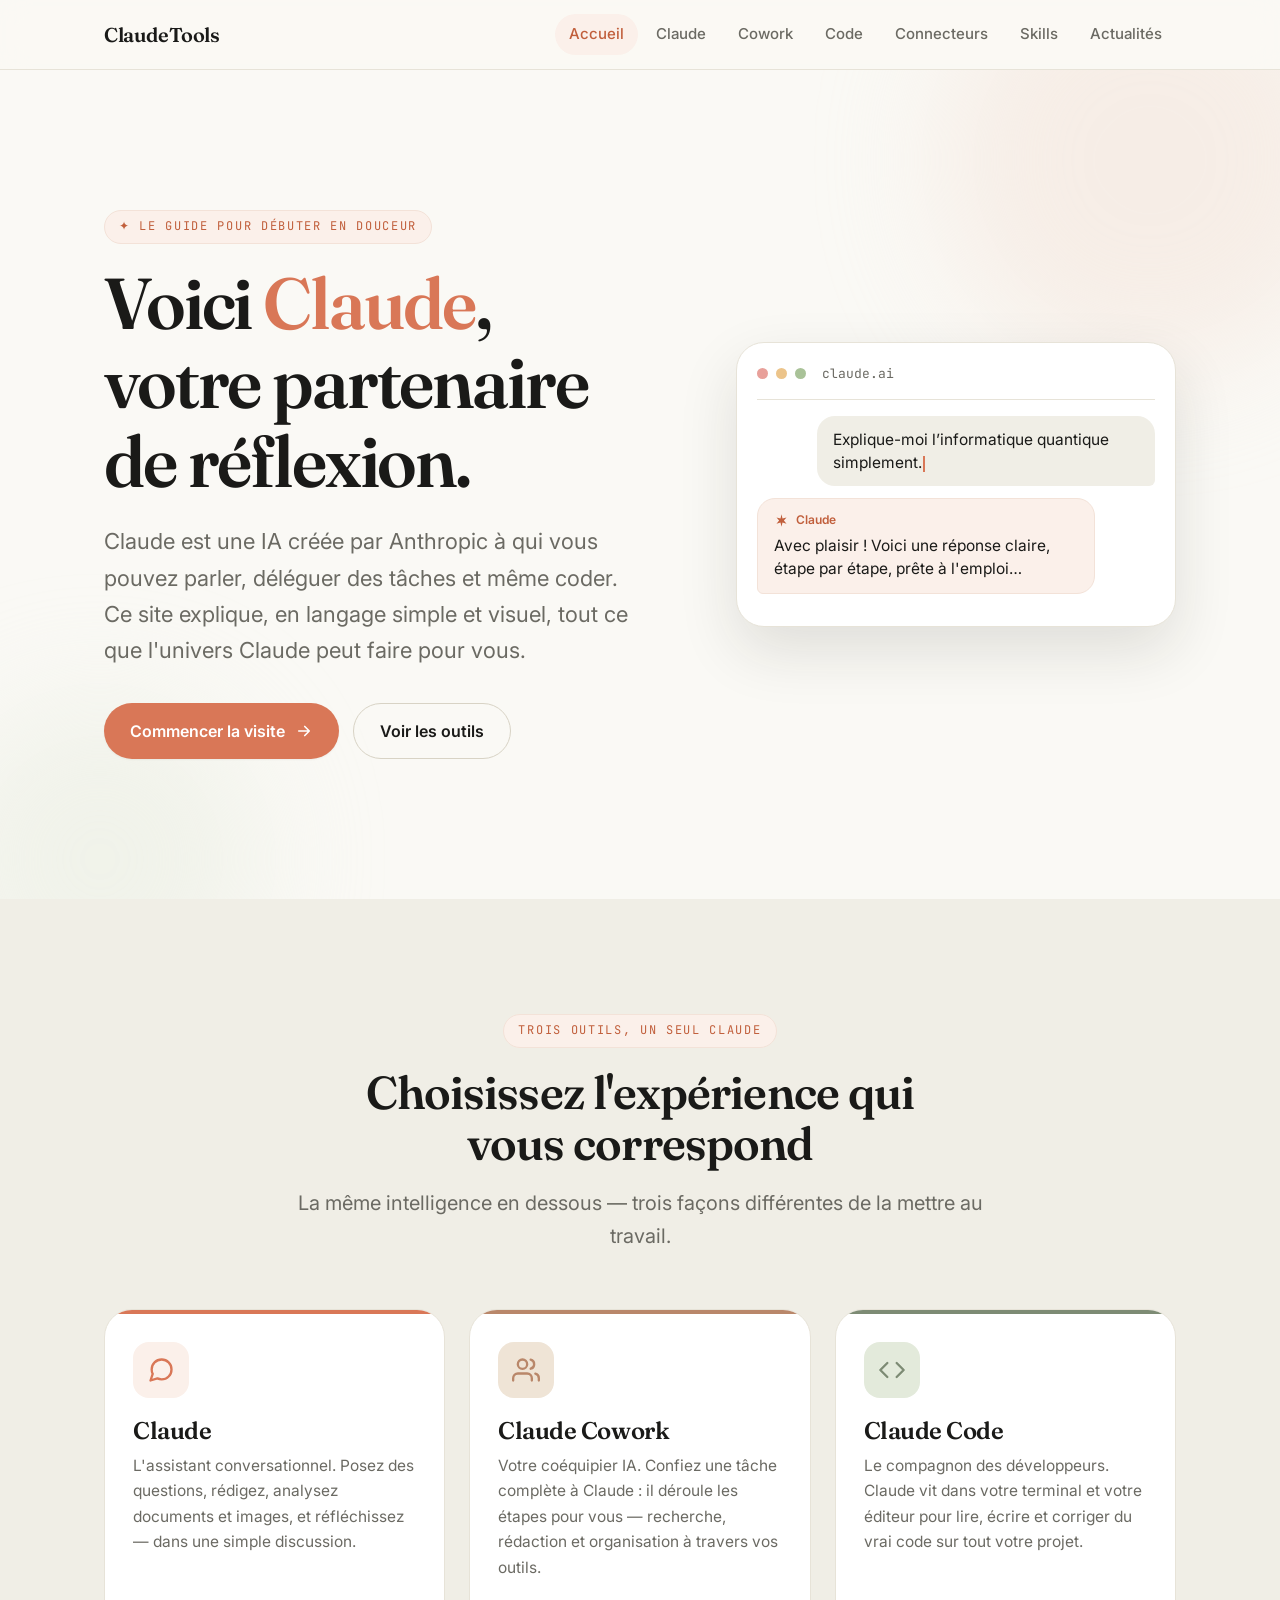
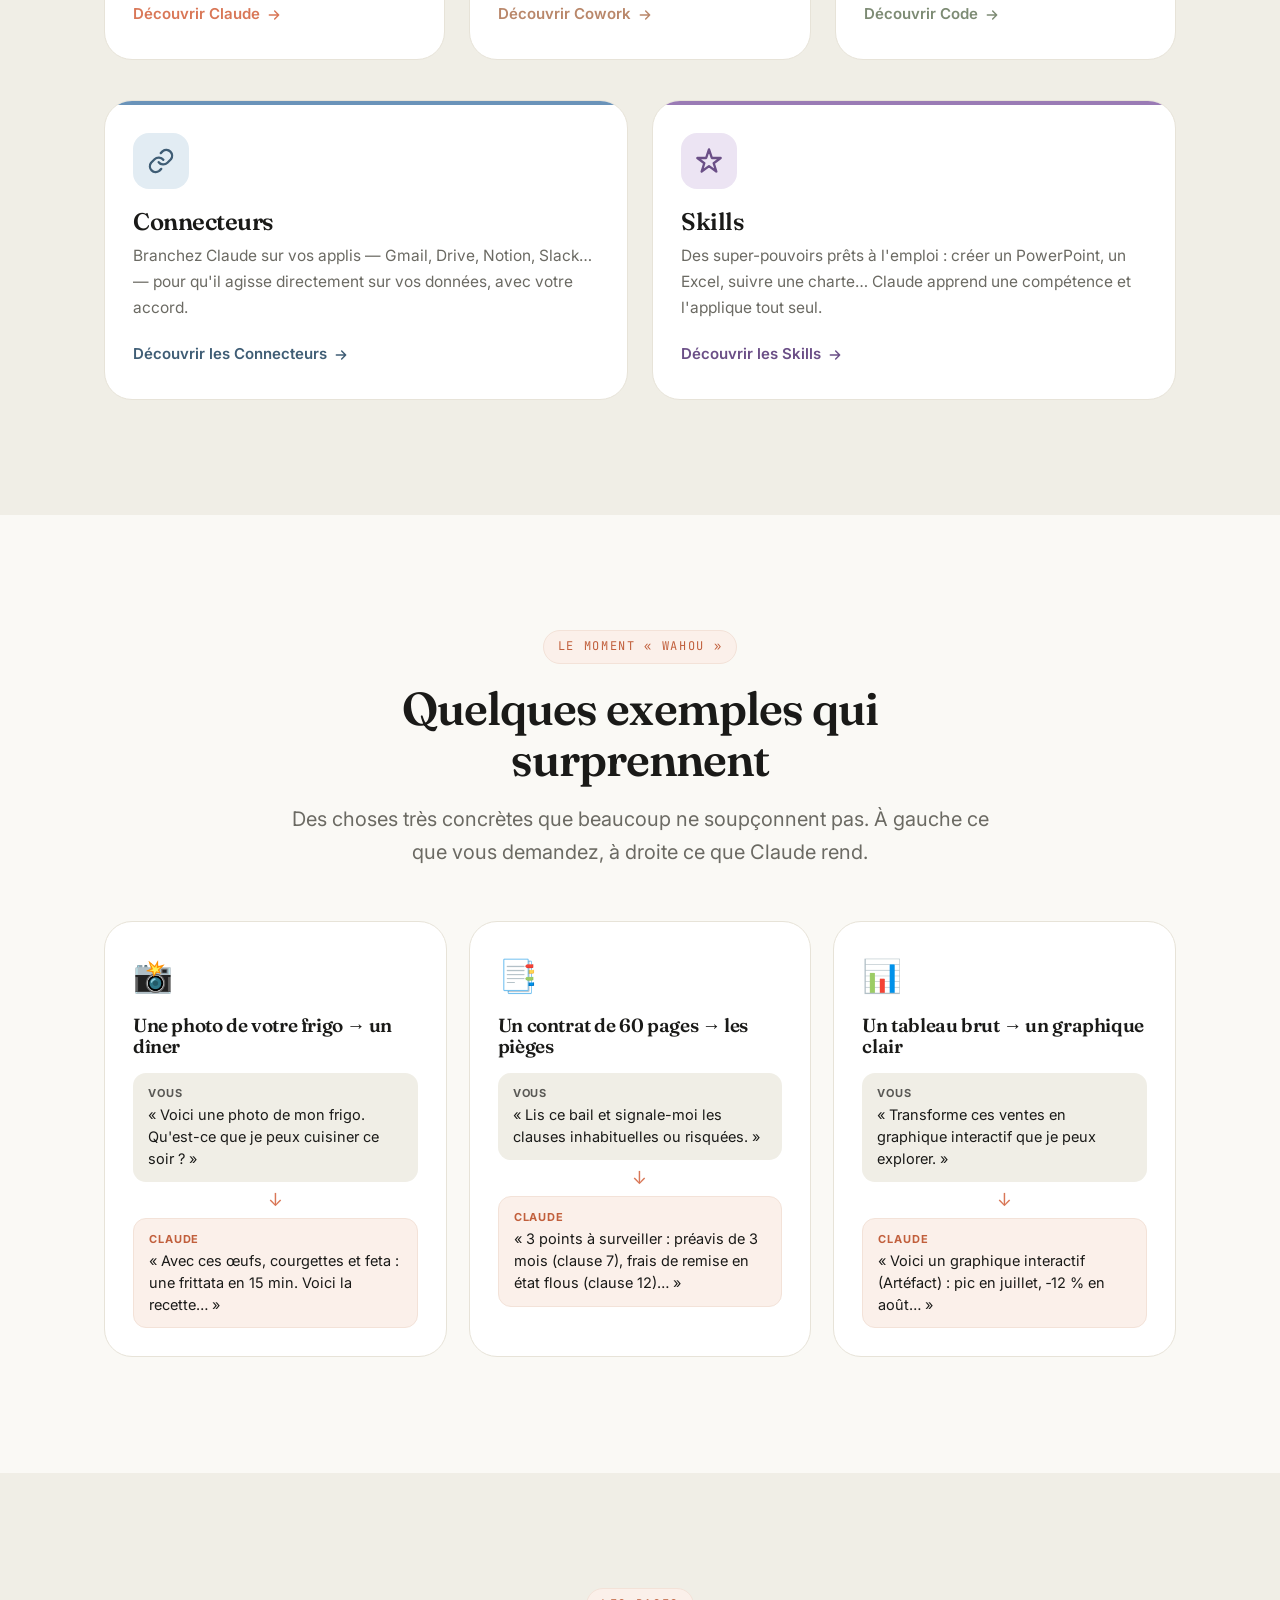
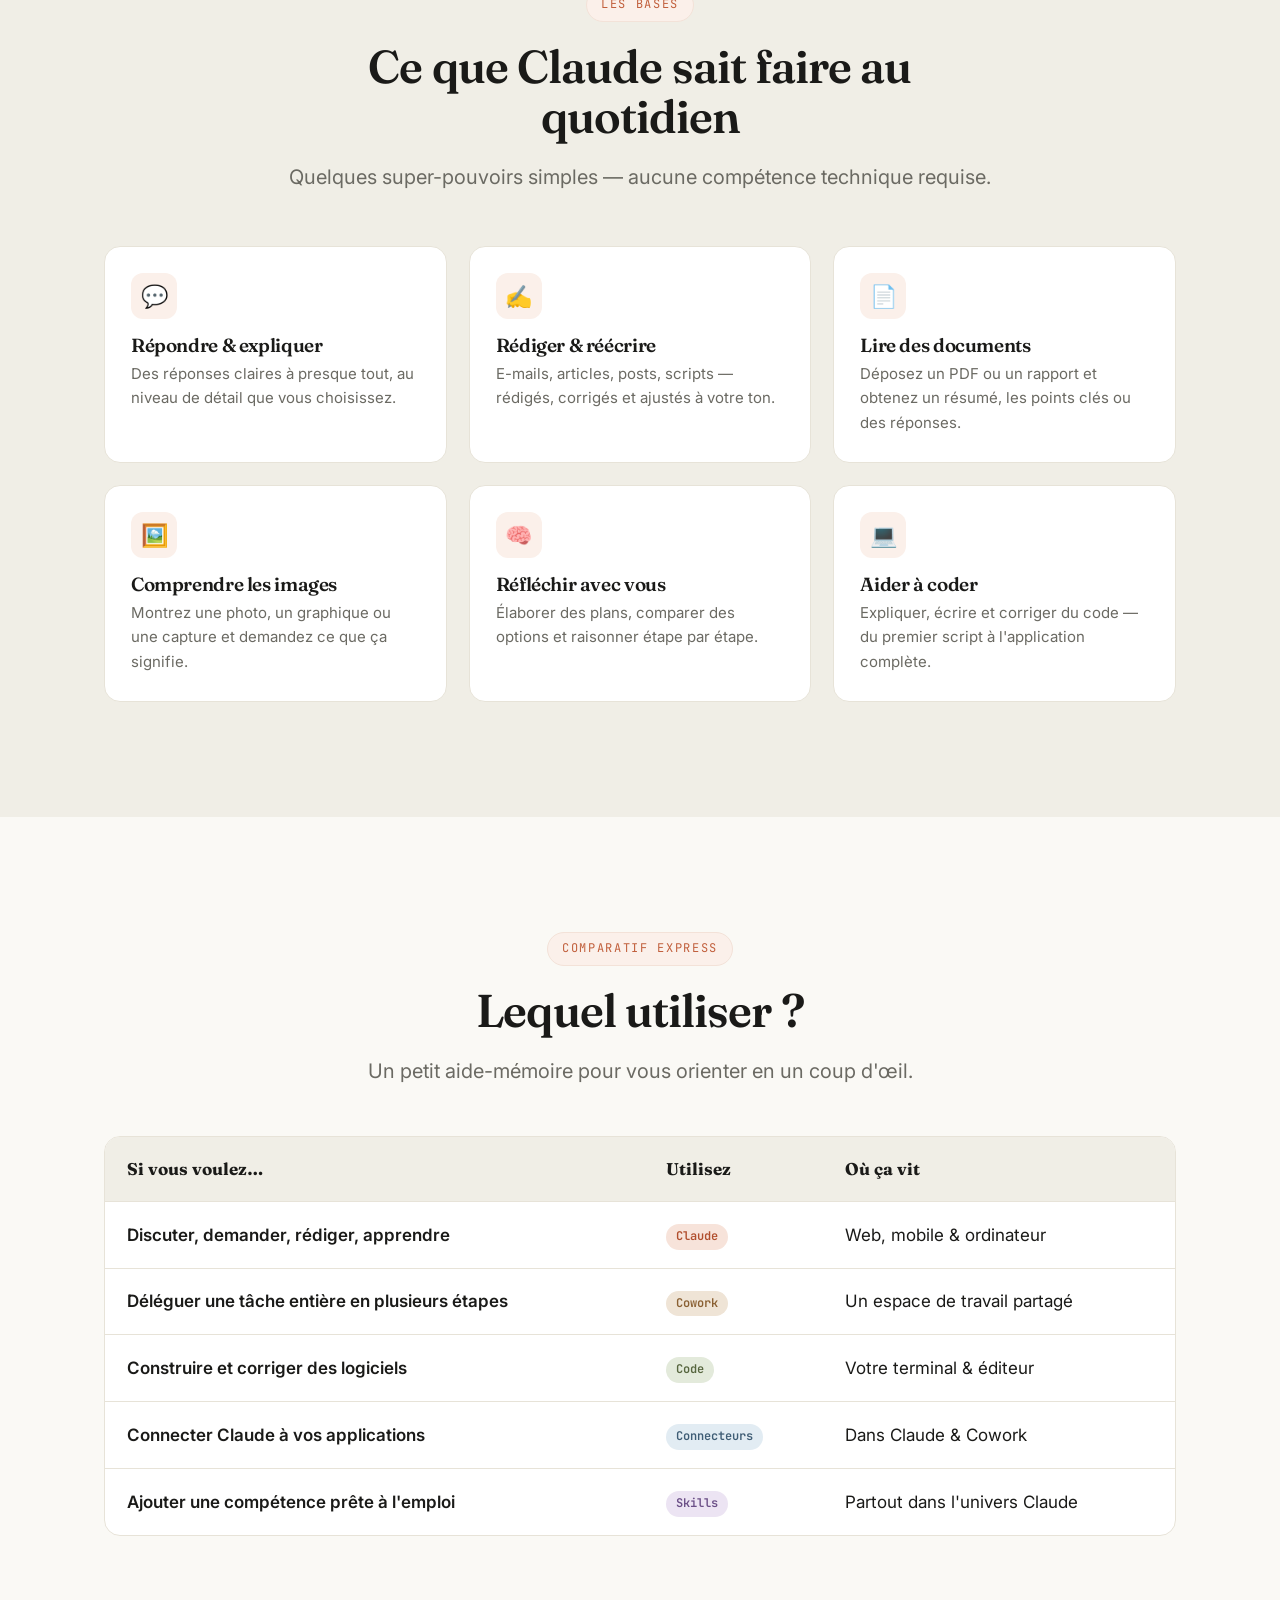
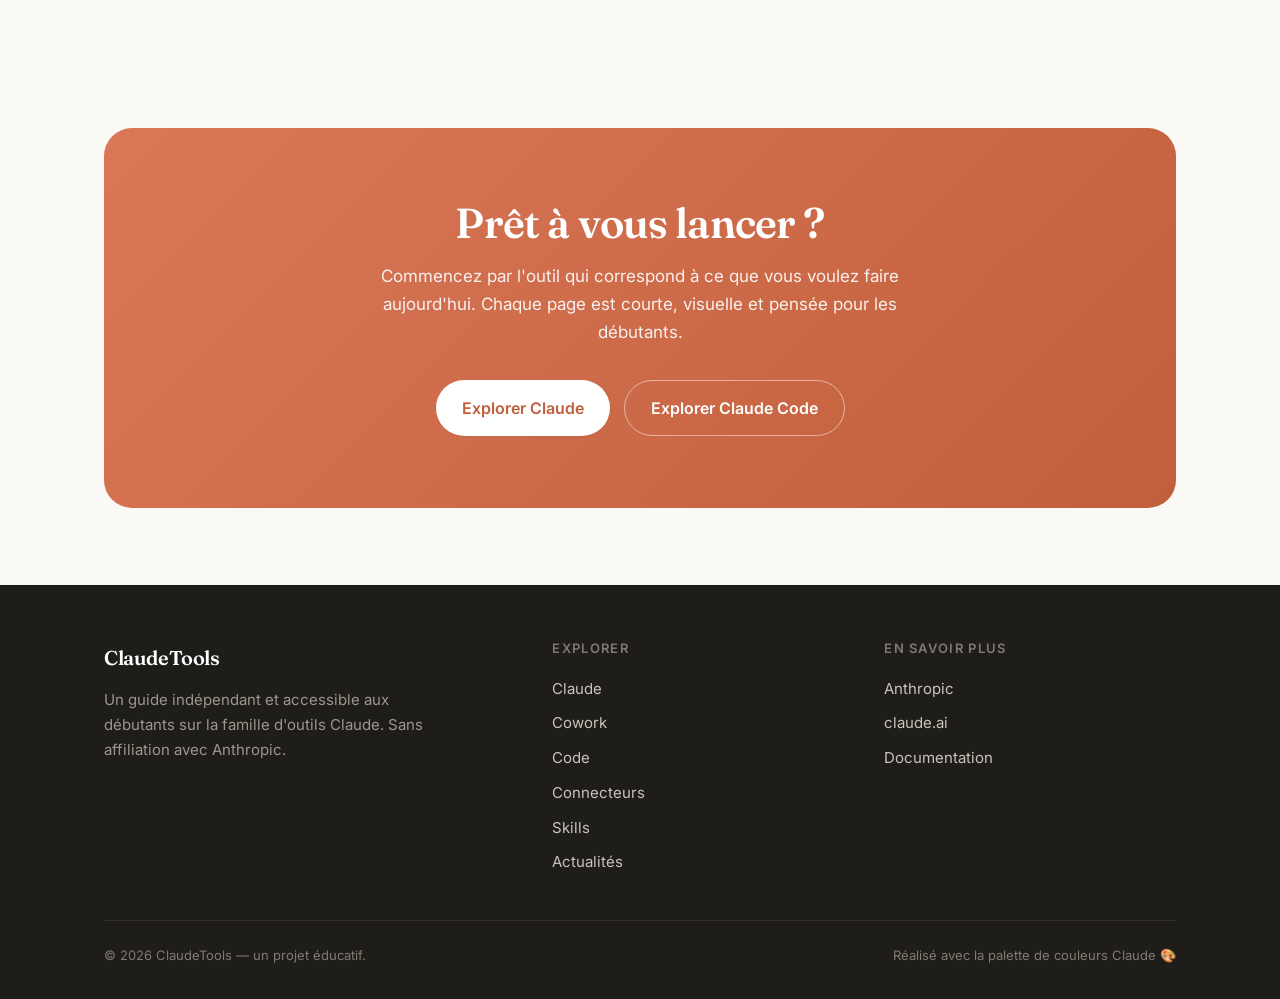
==== commit 189e9d43: "feat: add Actualités news feed, remove header logo, automation docs - Remove the brand-mark logo fro" ====
--- a/index.html
+++ b/index.html
@@ -16,12 +16,7 @@
   <!-- ===== En-tête ===== -->
   <header class="site-header">
     <div class="container nav-inner">
-      <a class="brand" href="index.html">
-        <span class="brand-mark">
-          <svg viewBox="0 0 24 24" fill="currentColor" aria-hidden="true"><path d="M12 1.5l1.9 7.1 5.4-3.1-3.1 5.4 7.1 1.9-7.1 1.9 3.1 5.4-5.4-3.1L12 22.5l-1.9-7.1-5.4 3.1 3.1-5.4-7.1-1.9 7.1-1.9-3.1-5.4 5.4 3.1z"/></svg>
-        </span>
-        ClaudeTools
-      </a>
+      <a class="brand" href="index.html">ClaudeTools</a>
       <nav class="main-nav" id="mainNav">
         <a href="index.html">Accueil</a>
         <a href="claude.html">Claude</a>
@@ -29,6 +24,7 @@
         <a href="code.html">Code</a>
         <a href="connectors.html">Connecteurs</a>
         <a href="skills.html">Skills</a>
+        <a href="news.html">Actualités</a>
       </nav>
       <button class="nav-toggle" id="navToggle" aria-label="Ouvrir le menu">☰</button>
     </div>
@@ -300,12 +296,7 @@
     <div class="container">
       <div class="footer-grid">
         <div class="footer-brand">
-          <span class="brand">
-            <span class="brand-mark" style="animation:none;">
-              <svg viewBox="0 0 24 24" fill="currentColor"><path d="M12 1.5l1.9 7.1 5.4-3.1-3.1 5.4 7.1 1.9-7.1 1.9 3.1 5.4-5.4-3.1L12 22.5l-1.9-7.1-5.4 3.1 3.1-5.4-7.1-1.9 7.1-1.9-3.1-5.4 5.4 3.1z"/></svg>
-            </span>
-            ClaudeTools
-          </span>
+          <span class="brand" style="color:#fff;">ClaudeTools</span>
           <p>Un guide indépendant et accessible aux débutants sur la famille d'outils Claude. Sans affiliation avec Anthropic.</p>
         </div>
         <div class="footer-col">
@@ -315,6 +306,7 @@
           <a href="code.html">Code</a>
           <a href="connectors.html">Connecteurs</a>
           <a href="skills.html">Skills</a>
+          <a href="news.html">Actualités</a>
         </div>
         <div class="footer-col">
           <h4>En savoir plus</h4>
--- a/assets/css/style.css
+++ b/assets/css/style.css
@@ -1032,6 +1032,97 @@
 }
 @media (max-width: 760px) { .duo-grid { grid-template-columns: 1fr; } }
 
+/* ---------- News / Actualités ---------- */
+.news-meta {
+  display: flex;
+  align-items: center;
+  justify-content: center;
+  gap: 12px;
+  flex-wrap: wrap;
+  margin-top: 20px;
+}
+.news-updated {
+  display: inline-flex;
+  align-items: center;
+  gap: 8px;
+  padding: 7px 16px;
+  border-radius: 100px;
+  background: var(--surface);
+  border: 1px solid var(--border);
+  font-size: 14px;
+  font-weight: 500;
+  color: var(--text-muted);
+  box-shadow: var(--shadow-sm);
+}
+.news-updated .live-dot {
+  width: 9px; height: 9px; border-radius: 50%;
+  background: var(--code);
+  box-shadow: 0 0 0 0 rgba(125, 139, 116, 0.5);
+  animation: pulse 2.2s infinite;
+}
+@keyframes pulse {
+  0% { box-shadow: 0 0 0 0 rgba(125, 139, 116, 0.5); }
+  70% { box-shadow: 0 0 0 8px rgba(125, 139, 116, 0); }
+  100% { box-shadow: 0 0 0 0 rgba(125, 139, 116, 0); }
+}
+
+.news-grid {
+  display: grid;
+  grid-template-columns: repeat(auto-fill, minmax(320px, 1fr));
+  gap: 22px;
+  margin-top: 48px;
+}
+.news-card {
+  display: flex;
+  flex-direction: column;
+  background: var(--surface);
+  border: 1px solid var(--border);
+  border-radius: var(--radius);
+  padding: 26px;
+  transition: transform 0.2s ease, box-shadow 0.2s ease, border-color 0.2s ease;
+}
+.news-card:hover { transform: translateY(-4px); box-shadow: var(--shadow); border-color: var(--border-strong); }
+.news-top {
+  display: flex;
+  align-items: center;
+  gap: 12px;
+  margin-bottom: 14px;
+}
+.news-tag {
+  font-family: var(--font-mono);
+  font-size: 11px;
+  letter-spacing: 0.06em;
+  text-transform: uppercase;
+  font-weight: 600;
+  padding: 4px 11px;
+  border-radius: 100px;
+  background: var(--accent-tint);
+  color: var(--accent-dark);
+}
+.news-date { font-size: 13px; color: var(--text-muted); font-family: var(--font-mono); }
+.news-card h3 { font-size: 20px; line-height: 1.25; margin-bottom: 8px; }
+.news-card p { color: var(--text-muted); font-size: 15px; flex: 1; }
+.news-card .card-link {
+  display: inline-flex;
+  align-items: center;
+  gap: 6px;
+  margin-top: 20px;
+  font-weight: 600;
+  font-size: 15px;
+  color: var(--accent-dark);
+}
+.news-card .card-link svg { width: 16px; height: 16px; transition: transform 0.18s ease; }
+.news-card:hover .card-link svg { transform: translateX(4px); }
+.news-empty {
+  text-align: center;
+  color: var(--text-muted);
+  padding: 56px 24px;
+  background: var(--surface);
+  border: 1px dashed var(--border-strong);
+  border-radius: var(--radius);
+  margin-top: 48px;
+}
+
 /* ---------- Callout / note ---------- */
 .callout {
   display: flex;
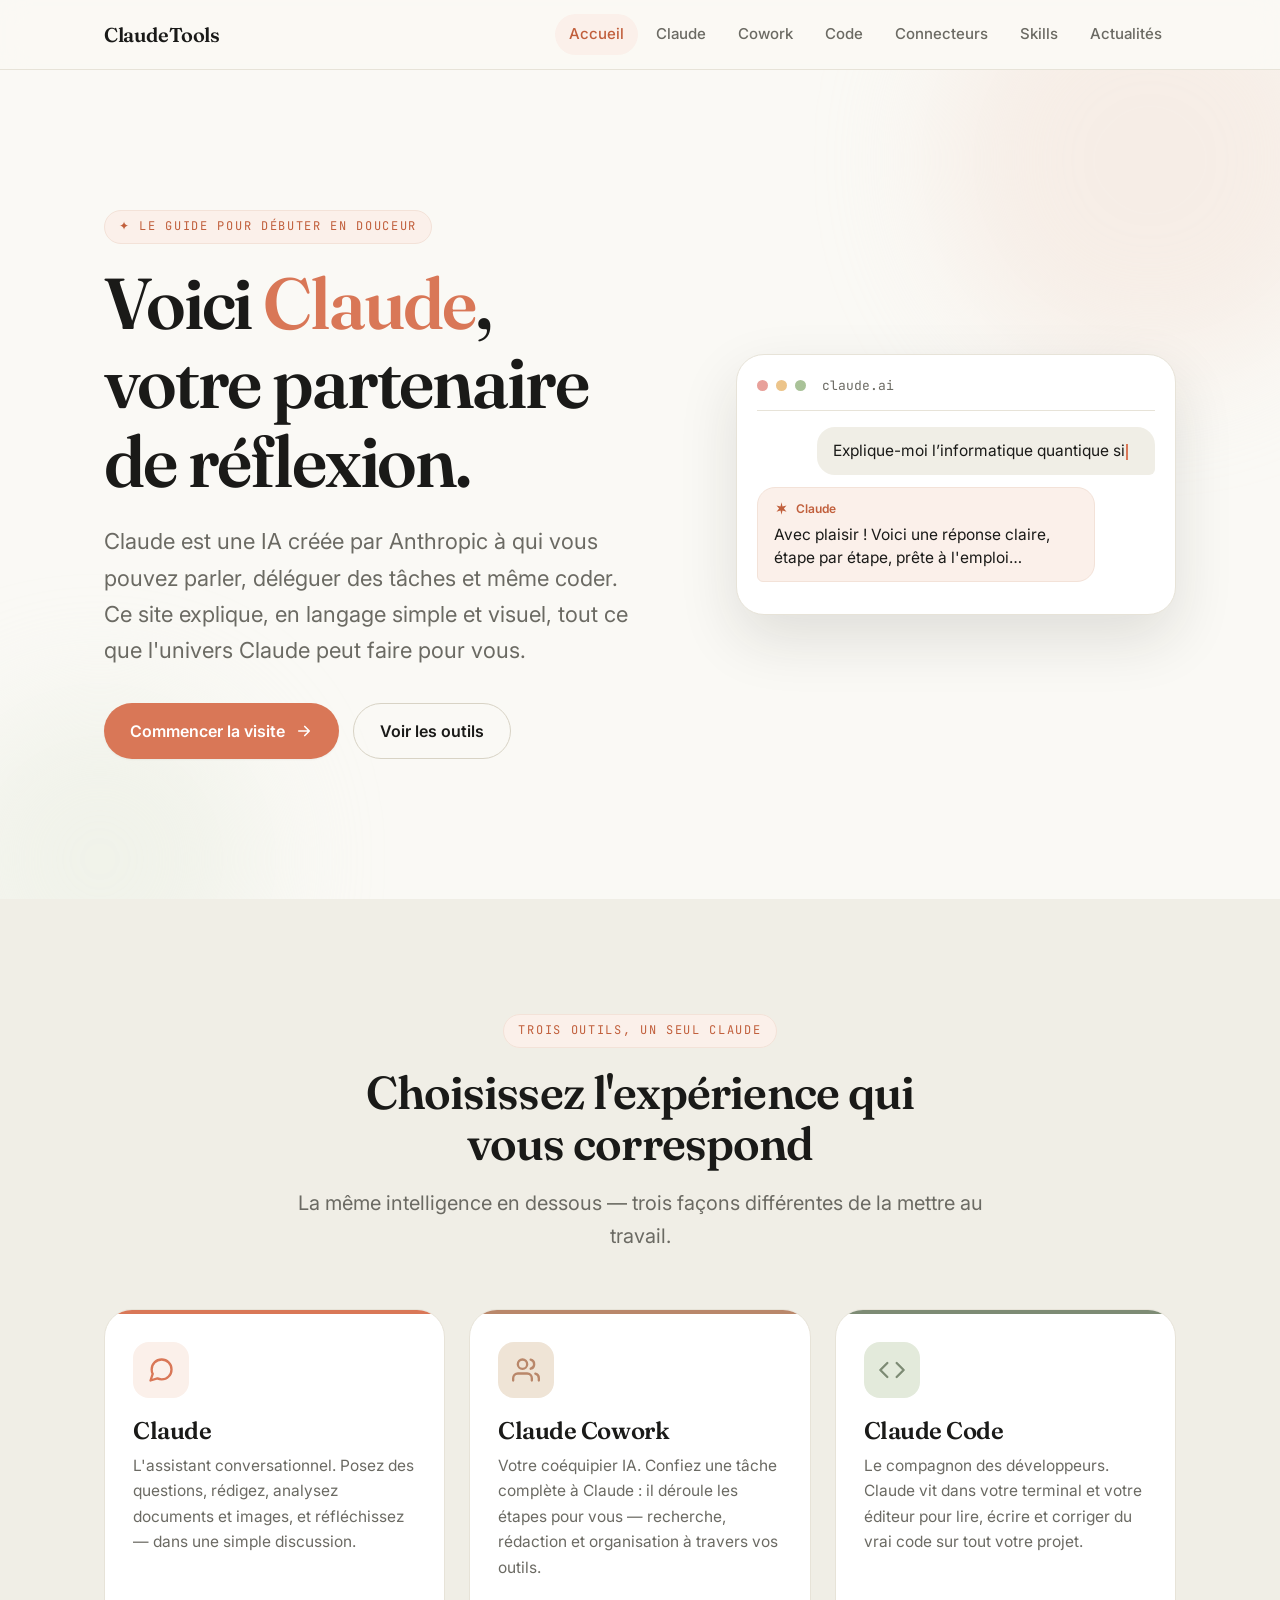
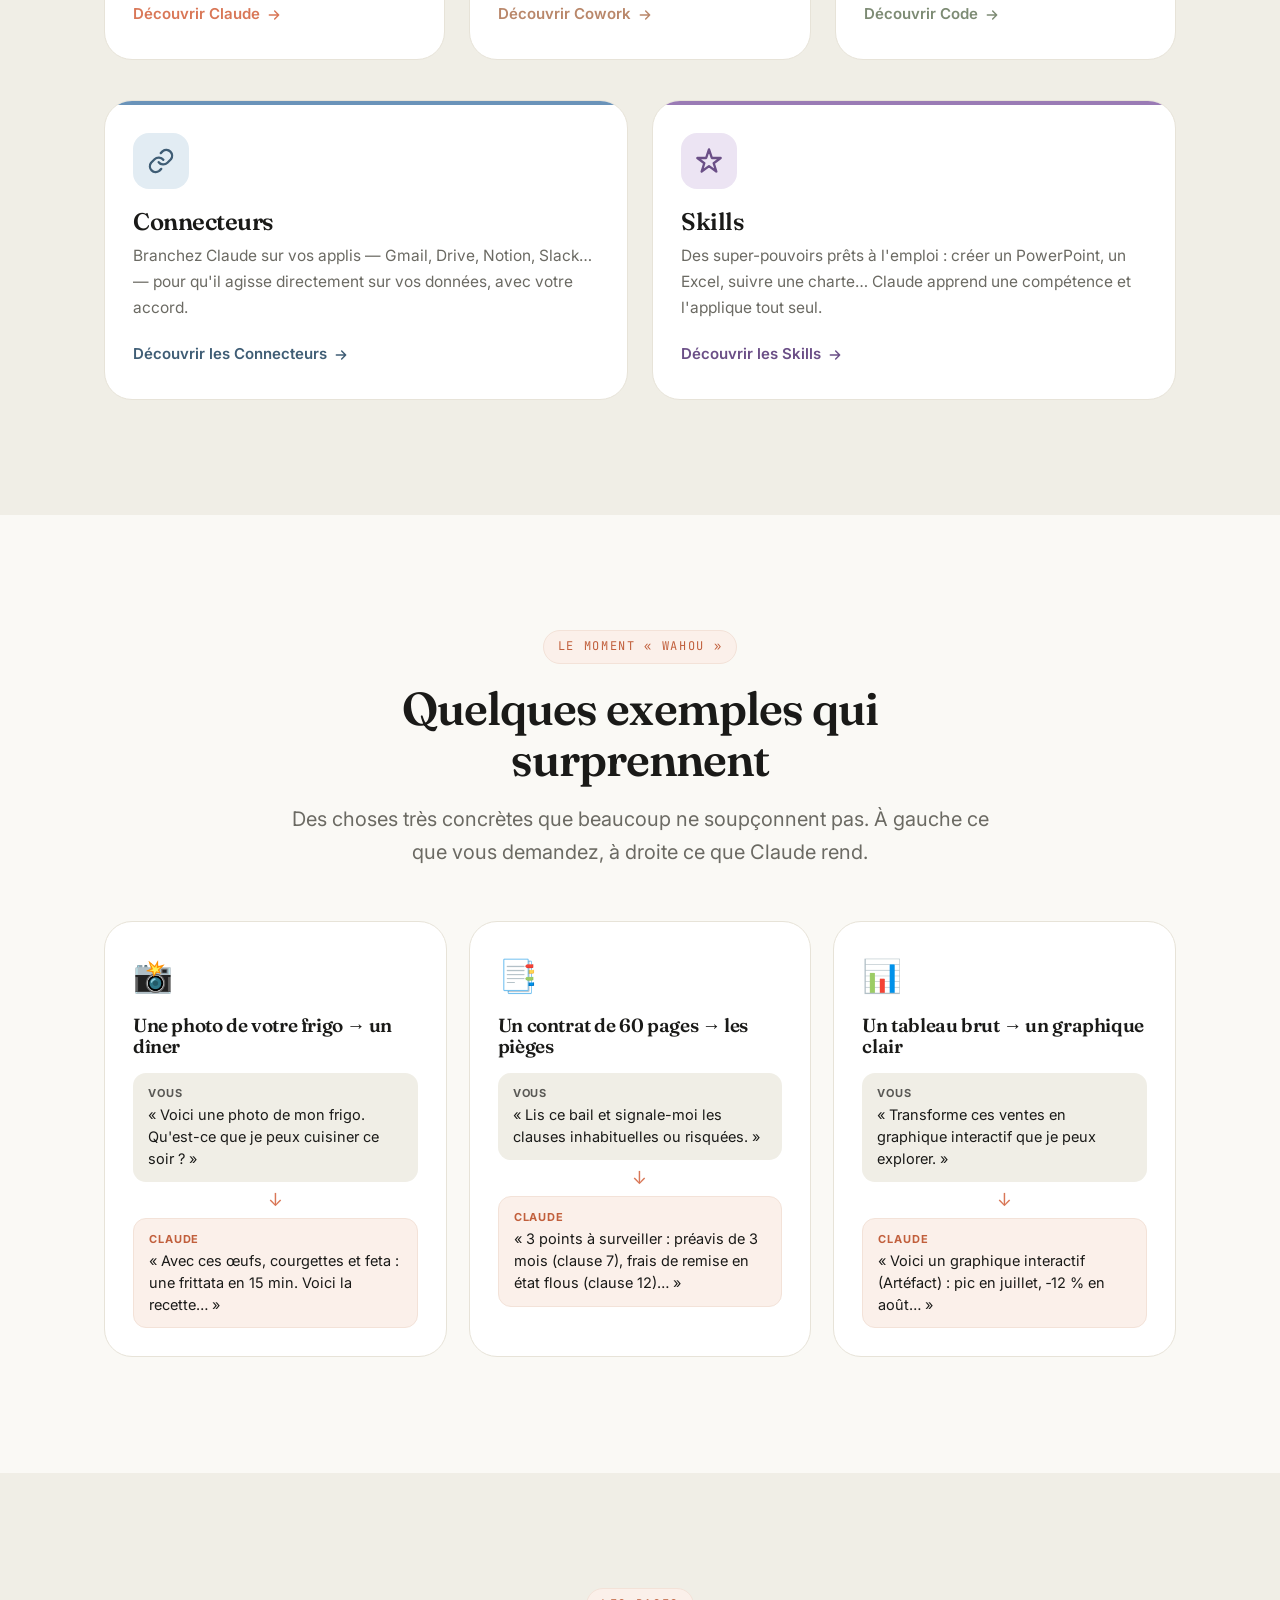
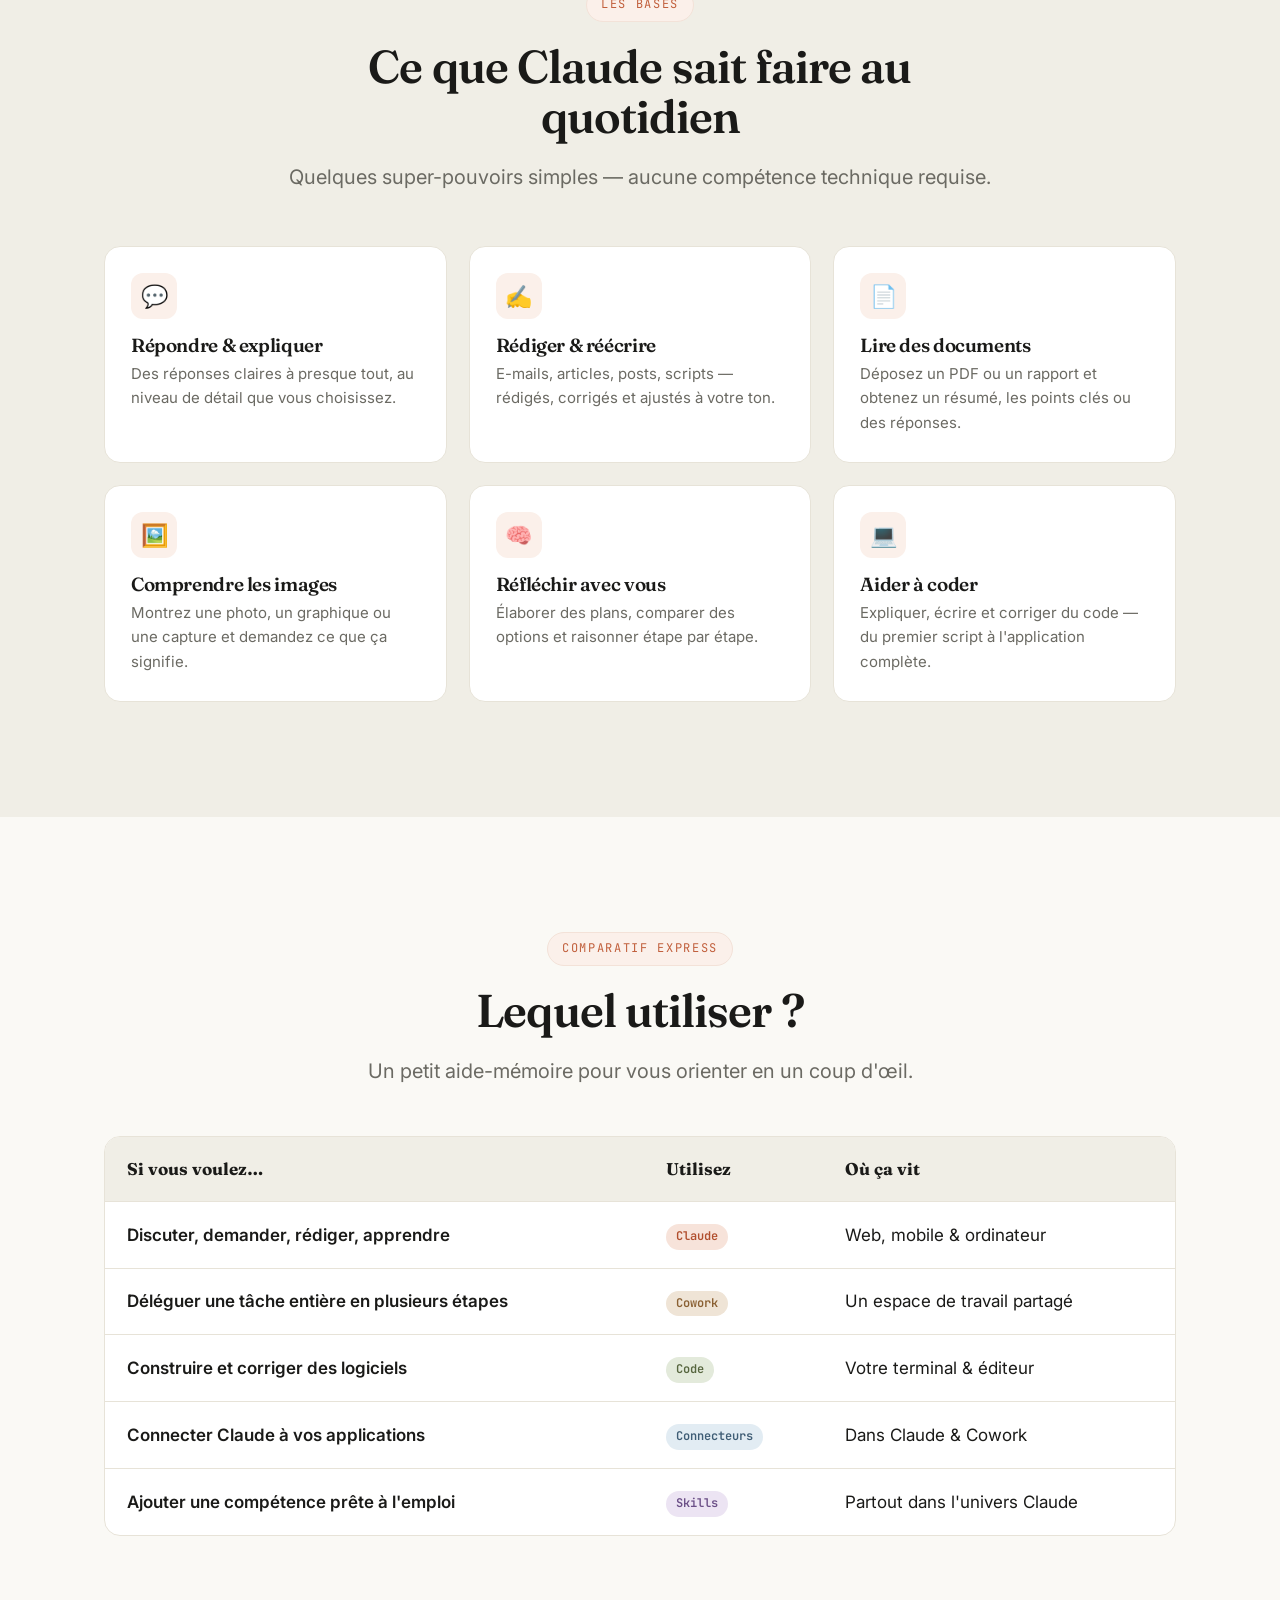
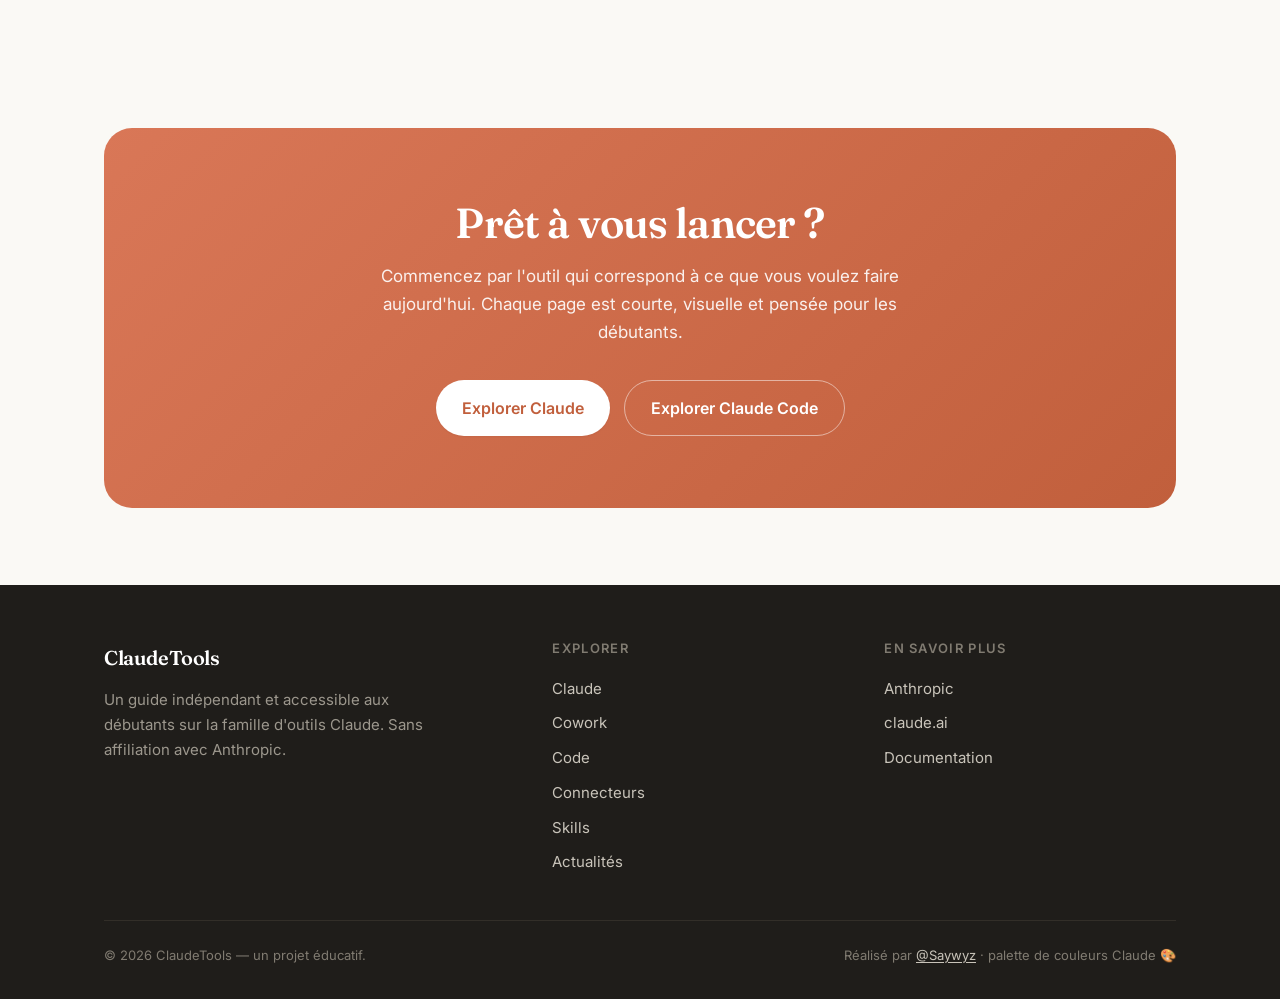
==== commit 279dd45d: "feat: add GitHub profile link (@Saywyz) in the footer Co-Authored-By: Claude Opus 4.8 <noreply@anthr" ====
--- a/index.html
+++ b/index.html
@@ -317,7 +317,7 @@
       </div>
       <div class="footer-bottom">
         <span>© <span id="year">2026</span> ClaudeTools — un projet éducatif.</span>
-        <span>Réalisé avec la palette de couleurs Claude 🎨</span>
+        <span>Réalisé par <a href="https://github.com/Saywyz" target="_blank" rel="noopener">@Saywyz</a> · palette de couleurs Claude 🎨</span>
       </div>
     </div>
   </footer>
--- a/assets/css/style.css
+++ b/assets/css/style.css
@@ -730,6 +730,13 @@
   font-size: 13px;
   color: #807b71;
 }
+.footer-bottom a {
+  color: #c9c4ba;
+  text-decoration: underline;
+  text-underline-offset: 2px;
+  transition: color 0.15s ease;
+}
+.footer-bottom a:hover { color: var(--accent); }
 
 /* ---------- Reveal animation ---------- */
 .reveal {
